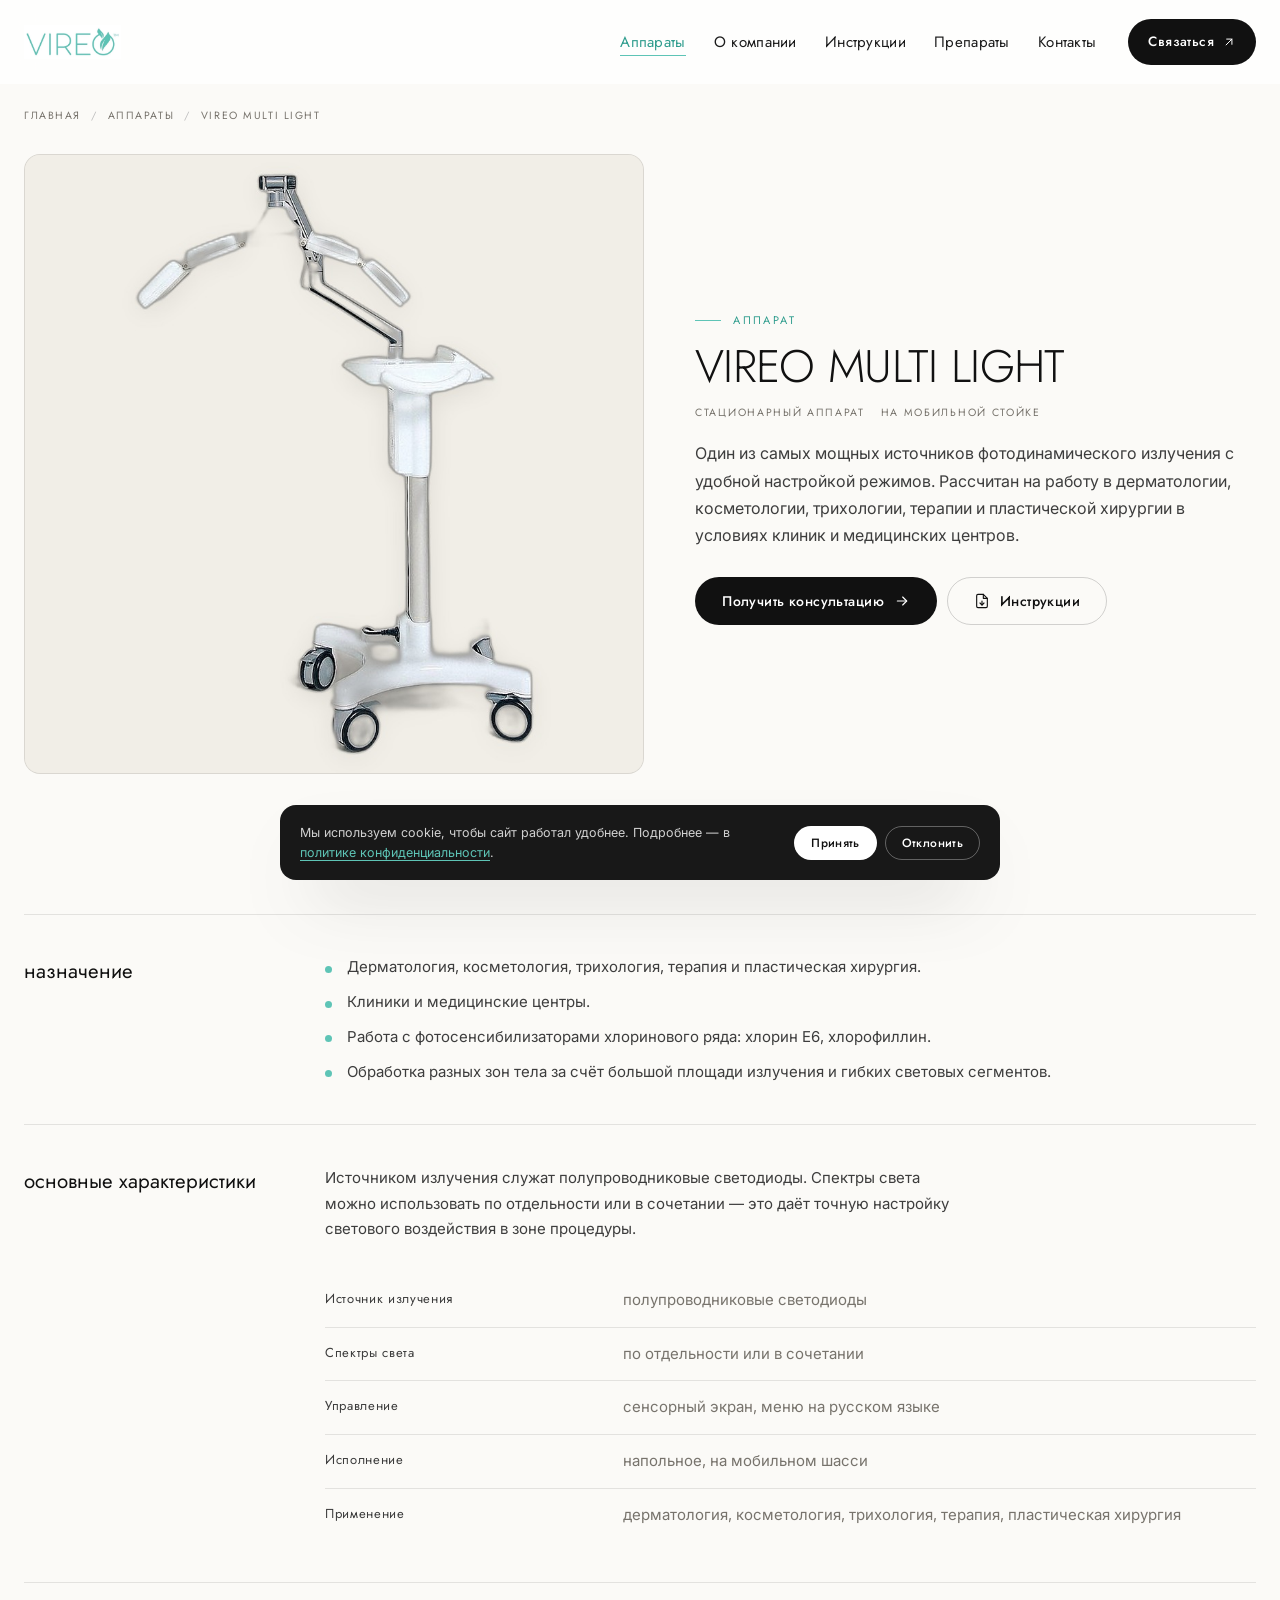
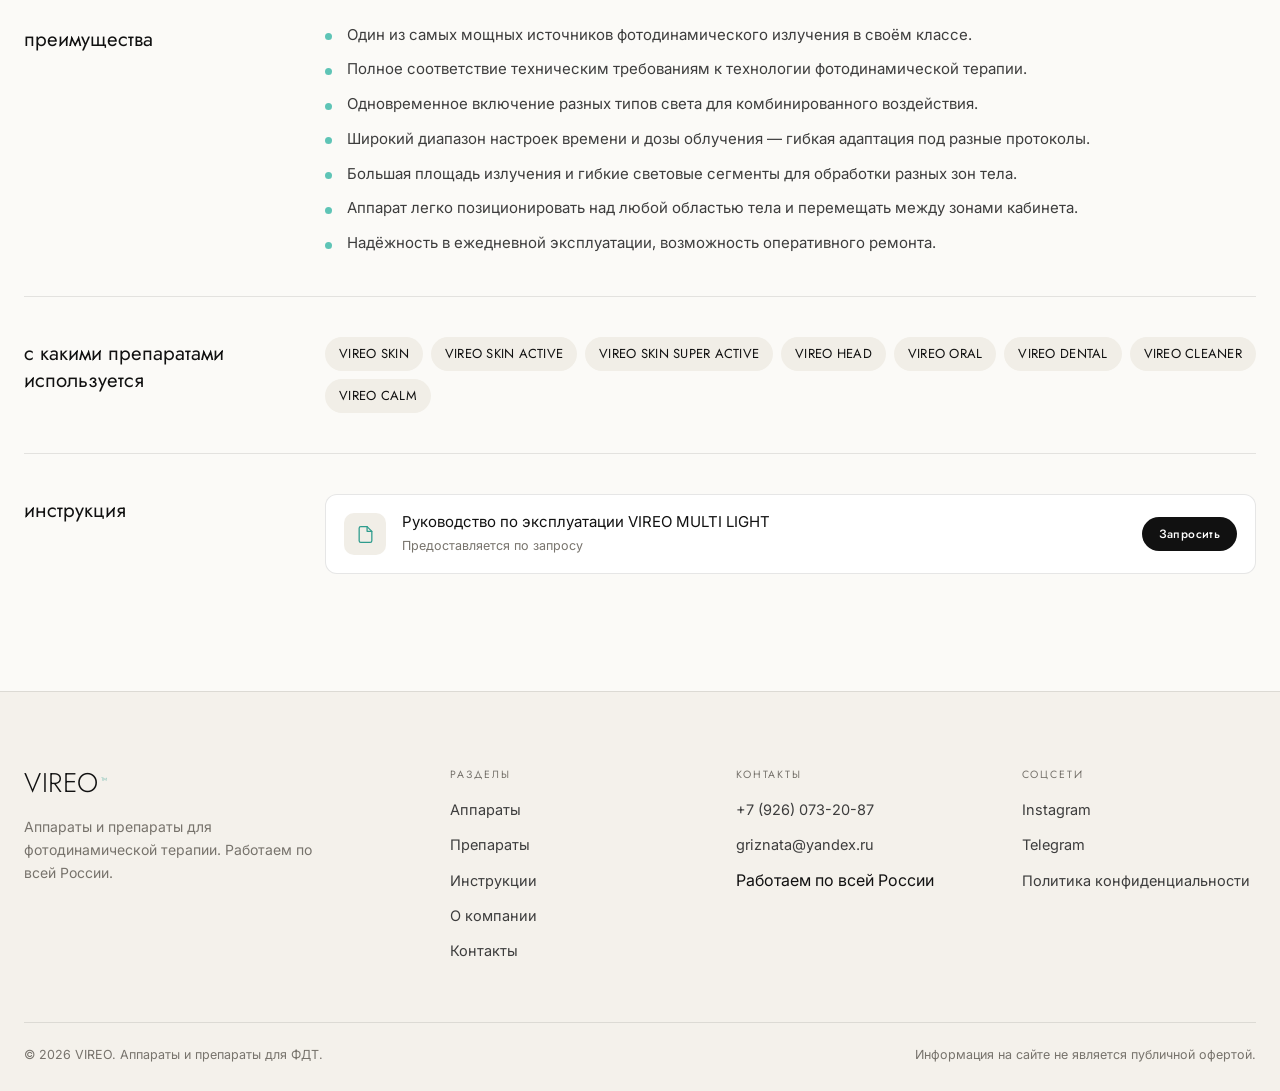
==== apparat.html @ fe57132a "Version static assets to bypass browser cache" ====
<!DOCTYPE html>
<html lang="ru">
<head>
  <meta charset="UTF-8">
  <meta name="viewport" content="width=device-width, initial-scale=1">
  <title>VIREO MULTI LIGHT — аппарат для ФДТ</title>
  <meta name="description" content="Флагман линейки VIREO MULTI LIGHT: стационарный аппарат фотодинамической терапии на мобильной стойке, принцип работы, преимущества и применение.">
  <link rel="preconnect" href="https://fonts.googleapis.com">
  <link rel="preconnect" href="https://fonts.gstatic.com" crossorigin>
  <link href="https://fonts.googleapis.com/css2?family=Inter:wght@300;400;500&family=Jost:wght@200;300;400;500&display=swap" rel="stylesheet">
  <link rel="stylesheet" href="css/style.css?v=20261031b">
  <noscript><style>.reveal{opacity:1;transform:none}</style></noscript>
  <link rel="icon" href="img/logo.jpg">
</head>
<body>

  <div class="cookie" id="cookieBanner" role="dialog" aria-label="Использование cookie">
    <p>Мы используем cookie, чтобы сайт работал удобнее. Подробнее — в <a href="politika.html">политике конфиденциальности</a>.</p>
    <div class="cookie-actions">
      <button class="btn btn--sm btn--light" data-cookie="accept">Принять</button>
      <button class="btn btn--sm btn--outline-light" data-cookie="decline">Отклонить</button>
    </div>
  </div>

  <header class="site-header" id="siteHeader">
    <div class="container header-inner">
      <a class="brand" href="index.html" aria-label="VIREO — на главную"><img src="img/logo.jpg?v=20261031b" alt="VIREO"></a>
      <nav class="main-nav" id="mainNav" aria-label="Основное меню">
        <a href="apparaty.html" class="is-active">Аппараты</a>
        <a href="o-kompanii.html">О компании</a>
        <a href="instruktsii.html">Инструкции</a>
        <a href="preparaty.html">Препараты</a>
        <a href="kontakty.html">Контакты</a>
      </nav>
      <a class="header-cta" href="kontakty.html">Связаться <svg viewBox="0 0 24 24" fill="none" stroke="currentColor" stroke-width="1.7" stroke-linecap="round" stroke-linejoin="round"><path d="M7 17 17 7"/><path d="M8 7h9v9"/></svg></a>
      <button class="nav-toggle" id="navToggle" aria-label="Открыть меню" aria-expanded="false" aria-controls="mainNav"><span></span><span></span></button>
    </div>
  </header>

  <main>
    <nav class="breadcrumbs" aria-label="Хлебные крошки">
      <div class="container">
        <ol>
          <li><a href="index.html">Главная</a></li>
          <li><a href="apparaty.html">Аппараты</a></li>
          <li aria-current="page">VIREO MULTI LIGHT</li>
        </ol>
      </div>
    </nav>

    <section class="detail-hero">
      <div class="container detail-layout">
        <div class="reveal">
          <div class="gallery-main">
            <img id="galleryMain" src="img/multi-light.jpg?v=20261031b" alt="Аппарат VIREO MULTI LIGHT на мобильной стойке" style="transition:opacity .2s ease">
          </div>
        </div>

        <div class="detail-summary reveal">
          <p class="eyebrow">Аппарат</p>
          <h1 style="margin-top:14px">VIREO MULTI LIGHT</h1>
          <div class="detail-meta">
            <span>Стационарный аппарат</span>
            <span>На мобильной стойке</span>
          </div>
          <p class="detail-lead">
            Один из самых мощных источников фотодинамического излучения с удобной настройкой
            режимов. Рассчитан на работу в дерматологии, косметологии, трихологии, терапии
            и пластической хирургии в условиях клиник и медицинских центров.
          </p>
          <div class="detail-actions">
            <a class="btn btn--dark" href="kontakty.html">Получить консультацию
              <svg viewBox="0 0 24 24" fill="none" stroke="currentColor" stroke-width="1.7" stroke-linecap="round" stroke-linejoin="round"><path d="M5 12h14"/><path d="m13 6 6 6-6 6"/></svg>
            </a>
            <a class="btn btn--ghost" href="instruktsii.html">
              <svg viewBox="0 0 24 24" fill="none" stroke="currentColor" stroke-width="1.7" stroke-linecap="round" stroke-linejoin="round"><path d="M14 2H6a2 2 0 0 0-2 2v16a2 2 0 0 0 2 2h12a2 2 0 0 0 2-2V8Z"/><path d="M14 2v6h6"/><path d="M12 18v-6"/><path d="m9 15 3 3 3-3"/></svg>
              Инструкции
            </a>
          </div>
        </div>
      </div>
    </section>

    <section class="section section--tight">
      <div class="container detail-body">
        <div class="detail-section reveal">
          <h2>назначение</h2>
          <ul class="bullets">
            <li>Дерматология, косметология, трихология, терапия и пластическая хирургия.</li>
            <li>Клиники и медицинские центры.</li>
            <li>Работа с фотосенсибилизаторами хлоринового ряда: хлорин E6, хлорофиллин.</li>
            <li>Обработка разных зон тела за счёт большой площади излучения и гибких световых сегментов.</li>
          </ul>
        </div>

        <div class="detail-section reveal">
          <h2>основные характеристики</h2>
          <p style="color:var(--ink-2);font-size:15px;line-height:1.7;max-width:640px;margin-bottom:18px">
            Источником излучения служат полупроводниковые светодиоды. Спектры света можно
            использовать по отдельности или в сочетании — это даёт точную настройку светового
            воздействия в зоне процедуры.
          </p>
          <table class="spec-table">
            <tr><th>Источник излучения</th><td>полупроводниковые светодиоды</td></tr>
            <tr><th>Спектры света</th><td>по отдельности или в сочетании</td></tr>
            <tr><th>Управление</th><td>сенсорный экран, меню на русском языке</td></tr>
            <tr><th>Исполнение</th><td>напольное, на мобильном шасси</td></tr>
            <tr><th>Применение</th><td>дерматология, косметология, трихология, терапия, пластическая хирургия</td></tr>
          </table>
        </div>

        <div class="detail-section reveal">
          <h2>преимущества</h2>
          <ul class="bullets">
            <li>Один из самых мощных источников фотодинамического излучения в своём классе.</li>
            <li>Полное соответствие техническим требованиям к технологии фотодинамической терапии.</li>
            <li>Одновременное включение разных типов света для комбинированного воздействия.</li>
            <li>Широкий диапазон настроек времени и дозы облучения — гибкая адаптация под разные протоколы.</li>
            <li>Большая площадь излучения и гибкие световые сегменты для обработки разных зон тела.</li>
            <li>Аппарат легко позиционировать над любой областью тела и перемещать между зонами кабинета.</li>
            <li>Надёжность в ежедневной эксплуатации, возможность оперативного ремонта.</li>
          </ul>
        </div>

        <div class="detail-section reveal">
          <h2>с какими препаратами используется</h2>
          <div class="chips">
            <a class="chip-link" href="preparaty.html">VIREO SKIN</a>
            <a class="chip-link" href="preparaty.html">VIREO SKIN ACTIVE</a>
            <a class="chip-link" href="preparaty.html">VIREO SKIN SUPER ACTIVE</a>
            <a class="chip-link" href="preparaty.html">VIREO HEAD</a>
            <a class="chip-link" href="preparaty.html">VIREO ORAL</a>
            <a class="chip-link" href="preparaty.html">VIREO DENTAL</a>
            <a class="chip-link" href="preparaty.html">VIREO CLEANER</a>
            <a class="chip-link" href="preparaty.html">VIREO CALM</a>
          </div>
        </div>

        <div class="detail-section reveal">
          <h2>инструкция</h2>
          <div class="doc-card">
            <span class="doc-icon"><svg viewBox="0 0 24 24" fill="none" stroke="currentColor" stroke-width="1.6" stroke-linecap="round" stroke-linejoin="round"><path d="M14 2H6a2 2 0 0 0-2 2v16a2 2 0 0 0 2 2h12a2 2 0 0 0 2-2V8Z"/><path d="M14 2v6h6"/></svg></span>
            <div class="doc-info">
              <div class="doc-name">Руководство по эксплуатации VIREO MULTI LIGHT</div>
              <div class="doc-meta">Предоставляется по запросу</div>
            </div>
            <a class="btn btn--sm btn--dark" href="kontakty.html">Запросить</a>
          </div>
        </div>
      </div>
    </section>
  </main>

  <footer class="site-footer">
    <div class="container footer-top">
      <div class="footer-brand">
        <a class="footer-wordmark" href="index.html">VIREO<sup>™</sup></a>
        <p>Аппараты и препараты для фотодинамической терапии. Работаем по всей России.</p>
      </div>
      <div class="footer-col">
        <h4>Разделы</h4>
        <ul>
          <li><a href="apparaty.html">Аппараты</a></li>
          <li><a href="preparaty.html">Препараты</a></li>
          <li><a href="instruktsii.html">Инструкции</a></li>
          <li><a href="o-kompanii.html">О компании</a></li>
          <li><a href="kontakty.html">Контакты</a></li>
        </ul>
      </div>
      <div class="footer-col">
        <h4>Контакты</h4>
        <ul>
          <li><a href="tel:+79260732087">+7 (926) 073-20-87</a></li>
          <li><a href="mailto:griznata@yandex.ru">griznata@yandex.ru</a></li>
          <li>Работаем по всей России</li>
        </ul>
      </div>
      <div class="footer-col">
        <h4>Соцсети</h4>
        <ul>
          <li><a href="https://www.instagram.com/fdt_vireo" target="_blank" rel="noopener noreferrer">Instagram</a></li>
          <li><a href="https://t.me/+DcnB9CETJRs0MjUy" target="_blank" rel="noopener noreferrer">Telegram</a></li>
          <li><a href="politika.html">Политика конфиденциальности</a></li>
        </ul>
      </div>
    </div>
    <div class="container footer-bottom">
      <span>© 2026 VIREO. Аппараты и препараты для ФДТ.</span>
      <span>Информация на сайте не является публичной офертой.</span>
    </div>
  </footer>

  <script src="js/main.js"></script>
</body>
</html>
---- css/style.css ----
/* ==========================================================================
   VIREO — redesign 2026
   Clinical editorial / premium medical minimalism
   ========================================================================== */

:root{
  --accent:#5EC4B6;
  --accent-deep:#2E9C8D;
  --accent-soft:rgba(94,196,182,.14);
  --ink:#111111;
  --ink-2:#3D3D3D;
  --muted:#77736C;
  --line:rgba(17,17,17,.10);
  --line-strong:rgba(17,17,17,.18);
  --bg:#FBFAF7;
  --bg-2:#F1EEE7;
  --card:#FFFFFF;
  --radius:16px;
  --radius-sm:10px;
  --container:1240px;
  --ease:cubic-bezier(.22,.68,.18,1);
  --header-h:84px;
}

*,*::before,*::after{box-sizing:border-box}

html{
  -webkit-text-size-adjust:100%;
  scroll-behavior:smooth;
}

body{
  margin:0;
  background:var(--bg);
  color:var(--ink);
  font-family:'Inter',-apple-system,BlinkMacSystemFont,'Segoe UI',Roboto,Arial,sans-serif;
  font-weight:400;
  font-size:16px;
  line-height:1.65;
  -webkit-font-smoothing:antialiased;
  -moz-osx-font-smoothing:grayscale;
  overflow-x:hidden;
}

body.nav-open{overflow:hidden}

img{display:block;max-width:100%;height:auto}
a{color:inherit;text-decoration:none;transition:color .3s var(--ease)}
button{font:inherit;color:inherit;background:none;border:0;cursor:pointer;transition:all .3s var(--ease)}
ul,ol{margin:0;padding:0;list-style:none}
p{margin:0}
figure{margin:0}
h1,h2,h3,h4{
  font-family:'Jost',-apple-system,BlinkMacSystemFont,'Segoe UI',sans-serif;
  font-weight:300;
  line-height:1.06;
  letter-spacing:-.015em;
  margin:0;
}
::selection{background:var(--accent);color:#06231f}
:focus-visible{outline:2px solid var(--accent);outline-offset:3px;border-radius:4px}

.container{
  width:min(100% - 48px,var(--container));
  margin-inline:auto;
}
@media (max-width:640px){
  .container{width:min(100% - 32px,var(--container))}
}

/* ---------- Typography helpers ---------- */
.eyebrow{
  display:inline-flex;
  align-items:center;
  gap:12px;
  font-family:'Jost',sans-serif;
  font-weight:400;
  font-size:11px;
  line-height:1;
  letter-spacing:.22em;
  text-transform:uppercase;
  color:var(--accent-deep);
}
.eyebrow::before{
  content:"";
  width:26px;
  height:1px;
  background:var(--accent);
  flex:none;
}
.eyebrow--center{justify-content:center}
.lead{color:var(--muted);font-size:clamp(15px,1.6vw,18px);line-height:1.7}

/* ---------- Buttons ---------- */
.btn{
  display:inline-flex;
  align-items:center;
  justify-content:center;
  gap:10px;
  padding:15px 26px;
  border-radius:999px;
  border:1px solid transparent;
  font-family:'Jost',sans-serif;
  font-weight:500;
  font-size:14px;
  line-height:1;
  letter-spacing:.03em;
  white-space:nowrap;
  transition:background .35s var(--ease),color .35s var(--ease),border-color .35s var(--ease),transform .35s var(--ease);
}
.btn svg{width:16px;height:16px;flex:none}
.btn:hover{transform:translateY(-1px)}
.btn--dark{background:var(--ink);color:#fff}
.btn--dark:hover{background:var(--accent);color:#06231f}
.btn--accent{background:var(--accent);color:#06231f}
.btn--accent:hover{background:#4db4a6;color:#06231f}
.btn--ghost{border-color:var(--line-strong);color:var(--ink)}
.btn--ghost:hover{background:var(--ink);border-color:var(--ink);color:#fff}
.btn--light{background:#fff;color:var(--ink)}
.btn--light:hover{background:var(--accent);color:#06231f}
.btn--outline-light{border-color:rgba(255,255,255,.32);color:#fff}
.btn--outline-light:hover{background:#fff;color:var(--ink);border-color:#fff}
.btn--sm{padding:10px 16px;font-size:12px}

/* ---------- Header ---------- */
.site-header{
  position:fixed;
  inset:0 0 auto 0;
  z-index:100;
  border-bottom:1px solid transparent;
  transition:border-color .35s var(--ease),box-shadow .35s var(--ease);
}
.site-header::before{
  content:"";
  position:absolute;
  inset:0;
  background:rgba(255,255,255,.72);
  -webkit-backdrop-filter:blur(16px);
  backdrop-filter:blur(16px);
  pointer-events:none;
  transition:background .35s var(--ease);
}
.site-header.is-scrolled{
  border-bottom-color:var(--line);
  box-shadow:0 14px 40px -34px rgba(0,0,0,.55);
}
.site-header.is-scrolled::before{background:rgba(255,255,255,.94)}
.header-inner{
  position:relative;
  z-index:2;
  display:flex;
  align-items:center;
  gap:32px;
  height:var(--header-h);
}
.brand{position:relative;z-index:3;display:inline-flex;align-items:center;flex:none}
.brand img{height:34px;width:auto}
.main-nav{
  display:flex;
  align-items:center;
  gap:clamp(18px,2.2vw,32px);
  margin-left:auto;
}
.main-nav a{
  position:relative;
  padding:6px 0;
  font-family:'Jost',sans-serif;
  font-weight:400;
  font-size:15px;
  line-height:1;
  letter-spacing:.02em;
  color:#1b1b1b;
}
.main-nav a::after{
  content:"";
  position:absolute;
  left:0;right:0;bottom:0;
  height:1px;
  background:var(--accent);
  transform:scaleX(0);
  transform-origin:left;
  transition:transform .35s var(--ease);
}
.main-nav a:hover::after,
.main-nav a.is-active::after{transform:scaleX(1)}
.main-nav a.is-active{color:var(--accent-deep)}
.header-cta{
  display:inline-flex;
  align-items:center;
  gap:8px;
  padding:12px 20px;
  border-radius:999px;
  background:var(--ink);
  color:#fff;
  font-family:'Jost',sans-serif;
  font-weight:500;
  font-size:13.5px;
  letter-spacing:.03em;
  white-space:nowrap;
  transition:background .3s var(--ease),color .3s var(--ease);
}
.header-cta:hover{background:var(--accent);color:#06231f}
.header-cta svg{width:14px;height:14px}

.nav-toggle{
  display:none;
  position:relative;
  z-index:3;
  width:44px;
  height:44px;
  position:relative;
  border-radius:50%;
}
.nav-toggle span{
  position:absolute;
  left:11px;right:11px;
  height:1.5px;
  background:var(--ink);
  transition:transform .35s var(--ease),top .35s var(--ease),bottom .35s var(--ease),opacity .2s;
}
.nav-toggle span:nth-child(1){top:17px}
.nav-toggle span:nth-child(2){bottom:17px}
.nav-toggle[aria-expanded="true"] span:nth-child(1){top:21px;transform:rotate(45deg)}
.nav-toggle[aria-expanded="true"] span:nth-child(2){bottom:21px;transform:rotate(-45deg)}

/* ---------- Hero ---------- */
.hero{
  position:relative;
  background:#fff;
  padding:calc(var(--header-h) + clamp(44px,7vw,92px)) 0 clamp(48px,7vw,84px);
  overflow:hidden;
}
.hero::before{
  content:"";
  position:absolute;
  top:-20%;
  right:-12%;
  width:min(62vw,760px);
  aspect-ratio:1;
  border-radius:50%;
  background:radial-gradient(circle at 50% 50%,rgba(94,196,182,.16),rgba(94,196,182,0) 62%);
  pointer-events:none;
}
.hero-inner{position:relative;text-align:center}
.hero .eyebrow{margin:0 auto}
.hero-logo{
  display:flex;
  justify-content:center;
  margin:clamp(26px,4.2vw,50px) auto 0;
}
.hero-logo img{height:clamp(60px,10.5vw,124px);width:auto}
.hero-lead{
  max-width:540px;
  margin:clamp(18px,2.6vw,28px) auto 0;
  color:var(--muted);
  font-size:clamp(15px,1.6vw,18px);
  line-height:1.7;
}
.hero-tiles{
  display:grid;
  grid-template-columns:repeat(4,1fr);
  gap:14px;
  margin-top:clamp(32px,4.6vw,56px);
  text-align:left;
}
.tile{
  position:relative;
  display:flex;
  flex-direction:column;
  border-radius:18px;
  border:1px solid var(--line);
  background:#fff;
  overflow:hidden;
  transition:border-color .45s var(--ease),transform .45s var(--ease),box-shadow .45s var(--ease);
}
.tile:hover{
  border-color:rgba(94,196,182,.55);
  transform:translateY(-4px);
  box-shadow:0 26px 50px -40px rgba(17,17,17,.5);
}
.tile-media{
  display:block;
  aspect-ratio:4/3;
  background:var(--bg-2);
  overflow:hidden;
}
.tile-media img{
  width:100%;height:100%;
  object-fit:contain;
  padding:0;
  transition:transform .8s var(--ease);
}
.tile-media--cover img{object-fit:cover;object-position:center top;padding:0}
.tile:hover .tile-media img{transform:scale(1.035)}
.tile-body{
  position:relative;
  z-index:1;
  display:flex;
  flex-direction:column;
  gap:5px;
  padding:14px 18px 18px;
}
.tile-index{
  font-family:'Jost',sans-serif;
  font-weight:400;
  font-size:10px;
  letter-spacing:.16em;
  color:var(--accent-deep);
  margin-bottom:3px;
}
.tile-title{
  font-family:'Jost',sans-serif;
  font-weight:300;
  font-size:clamp(19px,1.7vw,22px);
  line-height:1.1;
  letter-spacing:-.01em;
  text-transform:lowercase;
}
.tile-desc{
  max-width:230px;
  font-family:'Inter',sans-serif;
  font-size:12.5px;
  line-height:1.5;
  color:var(--muted);
}
.tile-arrow{
  position:absolute;
  top:12px;right:12px;
  z-index:2;
  display:grid;
  place-items:center;
  width:32px;height:32px;
  border-radius:50%;
  background:rgba(255,255,255,.92);
  -webkit-backdrop-filter:blur(6px);
  backdrop-filter:blur(6px);
  box-shadow:0 6px 16px -10px rgba(17,17,17,.5);
  font-size:15px;
  line-height:1;
  color:var(--ink);
  transition:transform .45s var(--ease),color .45s var(--ease);
}
.tile:hover .tile-arrow{transform:translate(1px,-1px);color:var(--accent-deep)}
.tile--dark{
  background:var(--ink);
  border-color:var(--ink);
  color:#fff;
  justify-content:flex-end;
}
.tile--dark::before{
  content:"";
  position:absolute;
  top:-50px;right:-40px;
  width:180px;height:180px;
  border-radius:50%;
  border:1px solid rgba(94,196,182,.28);
  pointer-events:none;
}
.tile--dark::after{
  content:"";
  position:absolute;
  right:-50px;bottom:-70px;
  width:190px;height:190px;
  border-radius:50%;
  background:radial-gradient(circle at 32% 32%,rgba(94,196,182,.28),rgba(94,196,182,0) 66%);
  pointer-events:none;
}
.tile--dark .tile-body{padding-top:22px}
.tile--dark .tile-index{color:rgba(255,255,255,.45)}
.tile--dark .tile-title{color:#fff}
.tile--dark .tile-desc{color:rgba(255,255,255,.65)}
.tile--dark .tile-arrow{
  background:rgba(255,255,255,.12);
  color:var(--accent);
  box-shadow:none;
}
.tile-icon{
  position:absolute;
  top:18px;left:18px;
  width:26px;height:26px;
  color:rgba(255,255,255,.6);
}
.tile-icon svg{width:100%;height:100%}
.hero-facts{
  display:flex;
  flex-wrap:wrap;
  justify-content:center;
  gap:14px 26px;
  margin-top:clamp(26px,3.4vw,40px);
  font-family:'Jost',sans-serif;
  font-weight:400;
  font-size:11px;
  letter-spacing:.16em;
  text-transform:uppercase;
  color:var(--muted);
}
.hero-facts span{display:inline-flex;align-items:center;gap:26px}
.hero-facts span + span::before{
  content:"";
  width:4px;height:4px;
  border-radius:50%;
  background:var(--accent);
}

/* ---------- Sections ---------- */
.section{padding:clamp(64px,8vw,118px) 0}
.section--tight{padding:clamp(48px,6vw,82px) 0}
.section--paper{background:var(--bg-2)}
.section--white{background:#fff}
.section-head{
  display:flex;
  align-items:flex-end;
  justify-content:space-between;
  gap:32px;
  margin-bottom:clamp(32px,4vw,52px);
}
.section-head h2{
  margin-top:14px;
  font-size:clamp(1.95rem,4.4vw,3.4rem);
}
.section-head .lead{max-width:440px;margin-top:12px}
.text-link{
  display:inline-flex;
  align-items:center;
  gap:10px;
  padding-bottom:6px;
  border-bottom:1px solid var(--line);
  font-family:'Jost',sans-serif;
  font-weight:400;
  font-size:14px;
  letter-spacing:.03em;
  white-space:nowrap;
  transition:color .3s var(--ease),border-color .3s var(--ease);
}
.text-link span{transition:transform .3s var(--ease)}
.text-link:hover{color:var(--accent-deep);border-color:var(--accent)}
.text-link:hover span{transform:translateX(4px)}

.split{
  display:grid;
  grid-template-columns:1fr 1fr;
  gap:clamp(32px,5vw,76px);
  align-items:center;
}
.split > *{min-width:0}
.split--media-right .split-media{order:2}

.numbered{margin-top:34px}
.numbered li{
  display:grid;
  grid-template-columns:54px 1fr;
  gap:20px;
  padding:22px 0;
  border-top:1px solid var(--line);
}
.numbered li:last-child{border-bottom:1px solid var(--line)}
.numbered .num{
  padding-top:3px;
  font-family:'Jost',sans-serif;
  font-weight:300;
  font-size:14px;
  letter-spacing:.1em;
  color:var(--accent-deep);
}
.numbered h3{
  margin-bottom:6px;
  font-size:19px;
  font-weight:400;
  letter-spacing:-.005em;
  text-transform:lowercase;
}
.numbered p{color:var(--muted);font-size:15px;line-height:1.6}

.media{
  position:relative;
  border-radius:var(--radius);
  overflow:hidden;
  background:var(--bg-2);
  border:1px solid var(--line);
}
.media img{
  width:100%;
  height:100%;
  aspect-ratio:4/3.2;
  object-fit:cover;
}
.media figcaption{
  position:absolute;
  left:16px;bottom:16px;
  padding:9px 14px;
  border-radius:999px;
  background:rgba(255,255,255,.9);
  -webkit-backdrop-filter:blur(8px);
  backdrop-filter:blur(8px);
  font-family:'Jost',sans-serif;
  font-weight:400;
  font-size:10px;
  letter-spacing:.16em;
  text-transform:uppercase;
  color:var(--ink);
}

/* ---------- Product cards ---------- */
.cards-grid{
  display:grid;
  grid-template-columns:repeat(3,1fr);
  gap:clamp(16px,2vw,28px);
}
.product-card{
  display:flex;
  flex-direction:column;
  background:#fff;
  border:1px solid var(--line);
  border-radius:var(--radius);
  overflow:hidden;
  transition:transform .45s var(--ease),border-color .45s var(--ease),box-shadow .45s var(--ease);
}
.product-card:hover{
  transform:translateY(-5px);
  border-color:rgba(94,196,182,.55);
  box-shadow:0 28px 54px -38px rgba(17,17,17,.5);
}
.product-media{
  position:relative;
  display:block;
  aspect-ratio:1;
  background:var(--bg-2);
  overflow:hidden;
}
.product-media img{
  width:100%;height:100%;
  object-fit:cover;
  padding:0;
  transition:transform .8s var(--ease);
}
.product-card:hover .product-media img{transform:scale(1.045)}
.product-tag{
  position:absolute;
  left:14px;top:14px;
  padding:6px 10px;
  border-radius:999px;
  background:rgba(255,255,255,.92);
  -webkit-backdrop-filter:blur(6px);
  backdrop-filter:blur(6px);
  font-family:'Jost',sans-serif;
  font-weight:400;
  font-size:10px;
  letter-spacing:.15em;
  text-transform:uppercase;
  color:var(--ink-2);
}
.product-body{
  display:flex;
  flex-direction:column;
  flex:1;
  gap:10px;
  padding:22px 22px 24px;
}
.product-body h3{
  font-size:clamp(18px,1.7vw,21px);
  font-weight:400;
  letter-spacing:-.01em;
}
.product-body p{flex:1;color:var(--muted);font-size:14.5px;line-height:1.6}
.card-link{
  display:inline-flex;
  align-items:center;
  gap:8px;
  margin-top:6px;
  font-family:'Jost',sans-serif;
  font-weight:400;
  font-size:13.5px;
  letter-spacing:.03em;
  color:var(--ink);
}
.card-link span{transition:transform .3s var(--ease)}
.card-link:hover{color:var(--accent-deep)}
.card-link:hover span{transform:translateX(4px)}

/* ---------- Expert ---------- */
.expert{position:relative;overflow:hidden}
.expert-copy blockquote{
  margin:18px 0 24px;
  font-family:'Jost',sans-serif;
  font-weight:300;
  font-size:clamp(1.5rem,2.7vw,2.35rem);
  line-height:1.22;
  letter-spacing:-.015em;
}
.expert-copy blockquote strong{font-weight:400;color:var(--accent-deep)}
.expert-copy p{max-width:520px;color:var(--ink-2);font-size:15.5px;line-height:1.7}
.expert-meta{display:flex;flex-wrap:wrap;gap:10px;margin-top:26px}
.chip{
  padding:9px 14px;
  border:1px solid var(--line);
  border-radius:999px;
  background:rgba(255,255,255,.62);
  font-family:'Jost',sans-serif;
  font-weight:400;
  font-size:12px;
  line-height:1.25;
  letter-spacing:.05em;
  color:var(--ink-2);
  white-space:nowrap;
}

/* ---------- CTA band ---------- */
.cta-band{
  position:relative;
  display:flex;
  align-items:center;
  justify-content:space-between;
  gap:40px;
  padding:clamp(34px,5vw,72px);
  border-radius:26px;
  background:var(--ink);
  color:#fff;
  overflow:hidden;
}
.cta-band::after{
  content:"";
  position:absolute;
  right:-120px;top:-120px;
  width:min(46vw,440px);
  aspect-ratio:1;
  border-radius:50%;
  background:radial-gradient(circle at 50% 50%,rgba(94,196,182,.28),rgba(94,196,182,0) 64%);
  pointer-events:none;
}
.cta-band > *{position:relative;z-index:1}
.cta-band h2{
  max-width:640px;
  font-size:clamp(1.85rem,3.6vw,3rem);
}
.cta-band p{max-width:520px;margin-top:14px;color:rgba(255,255,255,.68);font-size:15px;line-height:1.7}
.cta-band .btn{flex:none}
@media (max-width:760px){
  .cta-band{flex-direction:column;align-items:flex-start}
}

/* ---------- Region ---------- */
.region{text-align:center;position:relative}
.region-line{width:1px;height:clamp(38px,5vw,58px);background:var(--line-strong);margin:0 auto 28px}
.region h2{
  max-width:840px;
  margin:0 auto;
  font-size:clamp(1.65rem,3.4vw,2.75rem);
  line-height:1.18;
}
.region h2 em{font-style:normal;color:var(--accent-deep)}
.region p{margin-top:14px;color:var(--muted);font-size:14px}

/* ---------- Contact block ---------- */
.contact-grid{
  display:grid;
  grid-template-columns:1.05fr .95fr;
  gap:clamp(32px,5vw,76px);
  align-items:center;
}
.info-list{margin-top:30px}
.info-row{
  display:grid;
  grid-template-columns:40px 1fr;
  gap:16px;
  padding:18px 0;
  border-top:1px solid var(--line);
}
.info-row:last-child{border-bottom:1px solid var(--line)}
.info-icon{
  display:flex;
  align-items:center;
  justify-content:center;
  width:36px;height:36px;
  border:1px solid var(--line);
  border-radius:50%;
  color:var(--accent-deep);
  flex:none;
}
.info-icon svg{width:17px;height:17px}
.info-row dt{
  margin-bottom:5px;
  font-family:'Jost',sans-serif;
  font-weight:400;
  font-size:10.5px;
  line-height:1;
  letter-spacing:.17em;
  text-transform:uppercase;
  color:var(--muted);
}
.info-row dd{margin:0;font-size:15.5px;line-height:1.55}
.info-row dd a:hover{color:var(--accent-deep)}
.contact-big{
  font-family:'Jost',sans-serif;
  font-weight:300;
  font-size:clamp(1.8rem,3vw,2.5rem);
  line-height:1.1;
}
.contact-region{
  display:flex;
  align-items:flex-start;
  gap:12px;
  max-width:450px;
  margin-top:24px;
  color:var(--ink-2);
  font-size:14.5px;
  line-height:1.6;
}
.contact-region svg{width:18px;height:18px;flex:none;margin-top:2px;color:var(--accent-deep)}

.contact-cta{
  position:relative;
  display:flex;
  flex-direction:column;
  padding:clamp(26px,3.4vw,44px);
  border-radius:20px;
  background:
    radial-gradient(110% 80% at 100% 0%, rgba(94,196,182,.22), rgba(94,196,182,0) 58%),
    #101413;
  color:#fff;
  overflow:hidden;
}
.contact-cta::after{
  content:"";
  position:absolute;
  right:-120px;
  bottom:-250px;
  width:320px;
  height:320px;
  border:1px solid rgba(255,255,255,.10);
  border-radius:50%;
  pointer-events:none;
}
.contact-cta .contact-cta__eyebrow{
  margin:0;
  display:inline-flex;
  align-items:center;
  gap:10px;
  font-family:'Jost',sans-serif;
  font-weight:400;
  font-size:10.5px;
  line-height:1;
  letter-spacing:.2em;
  text-transform:uppercase;
  color:var(--accent);
}
.contact-cta__eyebrow::before{
  content:"";
  width:22px;
  height:1px;
  background:var(--accent);
  flex:none;
}
.contact-cta h3{
  margin-top:16px;
  font-size:clamp(1.9rem,3vw,2.6rem);
  font-weight:300;
  letter-spacing:-.01em;
}
.contact-cta > p{
  margin-top:12px;
  max-width:380px;
  color:rgba(255,255,255,.63);
  font-size:14.5px;
  line-height:1.7;
}
.contact-cta__actions{
  position:relative;
  z-index:1;
  display:flex;
  flex-direction:column;
  gap:10px;
  margin-top:26px;
}
.social-btn{
  display:flex;
  align-items:center;
  gap:14px;
  padding:13px 14px;
  border:1px solid rgba(255,255,255,.16);
  border-radius:14px;
  background:rgba(255,255,255,.04);
  transition:transform .35s var(--ease),background .35s var(--ease),border-color .35s var(--ease);
}
.social-btn:hover{transform:translateY(-2px);border-color:rgba(94,196,182,.55);background:rgba(255,255,255,.08)}
.social-btn__icon{
  display:grid;
  place-items:center;
  flex:none;
  width:44px;
  height:44px;
  border-radius:12px;
  background:rgba(255,255,255,.08);
}
.social-btn__icon svg{width:21px;height:21px}
.social-btn__text{min-width:0}
.social-btn__text b{
  display:block;
  font-family:'Jost',sans-serif;
  font-weight:500;
  font-size:15.5px;
  line-height:1.2;
  letter-spacing:.01em;
}
.social-btn__text small{
  display:block;
  margin-top:3px;
  color:rgba(255,255,255,.5);
  font-size:12px;
  line-height:1.3;
}
.social-btn__arrow{
  margin-left:auto;
  font-size:15px;
  line-height:1;
  color:rgba(255,255,255,.55);
  transition:transform .35s var(--ease),color .35s var(--ease);
}
.social-btn:hover .social-btn__arrow{transform:translate(1px,-1px);color:#fff}
.social-btn--tg{background:var(--accent);border-color:transparent;color:#06231f}
.social-btn--tg:hover{background:#6fd0c3;border-color:transparent}
.social-btn--tg .social-btn__icon{background:rgba(6,35,31,.10)}
.social-btn--tg .social-btn__text small{color:rgba(6,35,31,.62)}
.social-btn--tg .social-btn__arrow{color:rgba(6,35,31,.55)}
.social-btn--tg:hover .social-btn__arrow{color:#06231f}
.contact-cta__foot{
  position:relative;
  z-index:1;
  display:flex;
  flex-wrap:wrap;
  gap:6px 18px;
  margin-top:auto;
  padding-top:24px;
  border-top:1px solid rgba(255,255,255,.12);
  font-family:'Jost',sans-serif;
  font-weight:400;
  font-size:10.5px;
  letter-spacing:.14em;
  text-transform:uppercase;
  color:rgba(255,255,255,.5);
}

/* ---------- Breadcrumbs / page head ---------- */
.breadcrumbs{
  padding:calc(var(--header-h) + 24px) 0 0;
  font-family:'Jost',sans-serif;
  font-weight:400;
  font-size:10.5px;
  line-height:1.5;
  letter-spacing:.15em;
  text-transform:uppercase;
  color:var(--muted);
}
.breadcrumbs ol{display:flex;flex-wrap:wrap;gap:0}
.breadcrumbs li{display:inline-flex;align-items:center}
.breadcrumbs li + li::before{content:"/";margin:0 10px;color:#bdbdbd}
.breadcrumbs a:hover{color:var(--accent-deep)}
.page-head{padding:clamp(26px,4vw,44px) 0 clamp(32px,4.5vw,58px)}
.page-head + .section{padding-top:0}
.page-head h1{
  margin-top:16px;
  font-size:clamp(2.15rem,5.4vw,4.15rem);
  line-height:1.02;
}
.page-head .lead{max-width:640px;margin-top:16px}

/* ---------- Catalog controls ---------- */
.catalog-bar{
  display:flex;
  align-items:center;
  justify-content:space-between;
  flex-wrap:wrap;
  gap:18px;
  margin-bottom:28px;
}
.catalog-note{color:var(--muted);font-size:14px;max-width:460px}
.filters{display:flex;flex-wrap:wrap;gap:8px}
.filter{
  padding:9px 16px;
  border:1px solid var(--line);
  border-radius:999px;
  font-family:'Jost',sans-serif;
  font-weight:400;
  font-size:13px;
  letter-spacing:.03em;
  color:var(--ink-2);
  transition:background .3s var(--ease),color .3s var(--ease),border-color .3s var(--ease);
}
.filter:hover{border-color:var(--accent)}
.filter.is-active{background:var(--ink);border-color:var(--ink);color:#fff}

/* ---------- Detail pages ---------- */
.detail-hero{padding:clamp(14px,2.5vw,30px) 0 clamp(40px,5vw,64px)}
.detail-layout{
  display:grid;
  grid-template-columns:1.05fr .95fr;
  gap:clamp(28px,4vw,64px);
  align-items:center;
}
.gallery-main{
  aspect-ratio:1;
  border:1px solid var(--line);
  border-radius:var(--radius);
  background:var(--bg-2);
  overflow:hidden;
}
.gallery-main img{width:100%;height:100%;object-fit:cover;padding:0}
.gallery-thumbs{
  display:grid;
  grid-template-columns:repeat(4,1fr);
  gap:10px;
  margin-top:10px;
}
.gallery-thumb{
  aspect-ratio:1;
  padding:0;
  border:1px solid var(--line);
  border-radius:10px;
  background:var(--bg-2);
  overflow:hidden;
  transition:border-color .3s var(--ease),box-shadow .3s var(--ease);
}
.gallery-thumb img{width:100%;height:100%;object-fit:cover}
.gallery-thumb.is-active{
  border-color:var(--accent);
  box-shadow:0 0 0 2px rgba(94,196,182,.28);
}
.detail-summary h1{
  font-size:clamp(1.9rem,3.6vw,2.85rem);
  line-height:1.05;
}
.detail-meta{
  display:flex;
  flex-wrap:wrap;
  gap:6px 16px;
  margin-top:14px;
  font-family:'Jost',sans-serif;
  font-weight:400;
  font-size:10.5px;
  line-height:1.5;
  letter-spacing:.16em;
  text-transform:uppercase;
  color:var(--muted);
}
.detail-lead{margin-top:20px;color:var(--ink-2);font-size:16px;line-height:1.7}
.detail-actions{display:flex;flex-wrap:wrap;gap:10px;margin-top:28px}
.detail-body{max-width:none}
.detail-section{
  display:grid;
  grid-template-columns:minmax(170px,250px) 1fr;
  column-gap:clamp(24px,4vw,56px);
  row-gap:14px;
  padding:clamp(26px,3.4vw,40px) 0;
  border-top:1px solid var(--line);
}
.detail-section > h2{
  margin:0;
  padding-top:3px;
  font-size:clamp(1.1rem,1.6vw,1.45rem);
  font-weight:400;
  line-height:1.3;
  letter-spacing:0;
  text-transform:lowercase;
}
.detail-section > *:not(h2){grid-column:2;min-width:0}
.spec-table{width:100%;border-collapse:collapse;font-size:15px}
.spec-table tr{border-bottom:1px solid var(--line)}
.spec-table tr:last-child{border-bottom:0}
.spec-table th{
  width:32%;
  padding:14px 16px 14px 0;
  text-align:left;
  vertical-align:top;
  font-family:'Jost',sans-serif;
  font-weight:400;
  font-size:13px;
  letter-spacing:.05em;
  color:var(--ink-2);
}
.spec-table td{padding:14px 0;color:var(--muted)}
.note{
  margin-top:12px;
  font-size:12.5px;
  font-style:italic;
  color:#9a958c;
}
.bullets{display:grid;gap:10px}
.bullets li{position:relative;padding-left:22px;color:var(--ink-2);font-size:15px;line-height:1.65}
.bullets li::before{
  content:"";
  position:absolute;
  left:0;top:.7em;
  width:7px;height:7px;
  border-radius:50%;
  background:var(--accent);
}
.chips{display:flex;flex-wrap:wrap;gap:8px}
.chip-link{
  padding:9px 14px;
  border-radius:999px;
  background:var(--bg-2);
  font-family:'Jost',sans-serif;
  font-weight:400;
  font-size:13px;
  line-height:1.25;
  letter-spacing:.02em;
  transition:background .3s var(--ease),color .3s var(--ease);
}
.chip-link:hover{background:var(--ink);color:#fff}

.doc-card{
  display:flex;
  align-items:center;
  gap:16px;
  padding:16px 18px;
  border:1px solid var(--line);
  border-radius:12px;
  background:#fff;
  transition:border-color .3s var(--ease),transform .3s var(--ease);
}
.doc-card:hover{border-color:rgba(94,196,182,.6);transform:translateY(-2px)}
.doc-icon{
  display:flex;
  align-items:center;
  justify-content:center;
  width:42px;height:42px;
  border-radius:10px;
  background:var(--bg-2);
  color:var(--accent-deep);
  flex:none;
}
.doc-icon svg{width:19px;height:19px}
.doc-info{flex:1;min-width:0}
.doc-name{font-size:15px;line-height:1.4}
.doc-meta{margin-top:4px;font-size:12.5px;color:var(--muted)}

/* ---------- Instructions ---------- */
.segmented{
  display:inline-flex;
  gap:4px;
  padding:4px;
  margin-bottom:24px;
  border-radius:999px;
  background:var(--bg-2);
}
.segmented button{
  padding:11px 20px;
  border-radius:999px;
  font-family:'Jost',sans-serif;
  font-weight:400;
  font-size:14px;
  letter-spacing:.02em;
  color:var(--ink-2);
  transition:background .3s var(--ease),color .3s var(--ease),box-shadow .3s var(--ease);
}
.segmented button.is-active{
  background:#fff;
  color:var(--ink);
  box-shadow:0 3px 12px rgba(0,0,0,.06);
}
.search{position:relative;max-width:430px;margin-bottom:26px}
.search svg{
  position:absolute;
  left:17px;top:50%;
  transform:translateY(-50%);
  width:18px;height:18px;
  color:var(--muted);
  pointer-events:none;
}
.search input{
  width:100%;
  padding:14px 18px 14px 47px;
  border:1px solid var(--line);
  border-radius:999px;
  background:#fff;
  font-family:'Inter',sans-serif;
  font-weight:300;
  font-size:15px;
  color:var(--ink);
  transition:border-color .3s var(--ease),box-shadow .3s var(--ease);
}
.search input::placeholder{color:#9a958c}
.search input:focus{
  outline:none;
  border-color:var(--accent);
  box-shadow:0 0 0 4px rgba(94,196,182,.12);
}
.doc-list{display:grid;gap:10px}
.no-results{
  display:none;
  padding:40px 20px;
  text-align:center;
  color:var(--muted);
  font-size:15px;
}

/* ---------- About ---------- */
.about-hero{max-width:100%}
.about-grid{
  display:grid;
  grid-template-columns:1.15fr .85fr;
  gap:clamp(32px,5vw,72px);
  align-items:start;
  margin-top:clamp(28px,3.6vw,48px);
}
.principles{margin-top:20px}
.principles li{
  display:grid;
  grid-template-columns:44px 1fr;
  gap:18px;
  padding:20px 0;
  border-top:1px solid var(--line);
}
.principles li:last-child{border-bottom:1px solid var(--line)}
.principles .num{
  padding-top:3px;
  font-family:'Jost',sans-serif;
  font-weight:300;
  font-size:13px;
  letter-spacing:.1em;
  color:var(--accent-deep);
}
.principles h3{
  margin-bottom:6px;
  font-size:18px;
  font-weight:400;
  letter-spacing:0;
  text-transform:lowercase;
}
.principles p{color:var(--muted);font-size:14.5px;line-height:1.65}
.expert-card{
  padding:clamp(18px,2.4vw,26px);
  border:1px solid var(--line);
  border-radius:var(--radius);
  background:#fff;
}
.expert-card img{
  width:100%;
  aspect-ratio:1;
  object-fit:cover;
  border-radius:10px;
  background:var(--bg-2);
}
.expert-card h3{
  margin-top:20px;
  font-size:clamp(1.2rem,1.7vw,1.45rem);
  font-weight:400;
  letter-spacing:0;
  text-transform:uppercase;
}
.expert-card p{margin-top:8px;color:var(--muted);font-size:14px;line-height:1.65}
.advantages{
  display:grid;
  grid-template-columns:repeat(3,1fr);
  gap:16px;
  margin-top:clamp(40px,6vw,72px);
}
.advantage{
  padding:28px 24px;
  border:1px solid var(--line);
  border-radius:var(--radius);
  background:#fff;
}
.advantage-icon{
  display:flex;
  align-items:center;
  justify-content:center;
  width:46px;height:46px;
  margin-bottom:20px;
  border:1px solid var(--line);
  border-radius:50%;
  color:var(--accent-deep);
}
.advantage-icon svg{width:20px;height:20px}
.advantage h3{
  margin-bottom:8px;
  font-size:18px;
  font-weight:400;
  letter-spacing:0;
  text-transform:lowercase;
}
.advantage p{color:var(--muted);font-size:14.5px;line-height:1.65}
.cta-row{display:flex;flex-wrap:wrap;gap:12px;margin-top:clamp(36px,5vw,56px)}

/* ---------- Contacts page ---------- */
.contacts-layout{
  display:grid;
  grid-template-columns:1fr 1fr;
  gap:clamp(32px,5vw,72px);
  align-items:center;
}

/* ---------- Policy ---------- */
.prose{
  max-width:840px;
  color:var(--ink-2);
  font-size:15.5px;
  line-height:1.8;
}
.prose h2{
  margin:38px 0 14px;
  font-size:clamp(1.3rem,2.1vw,1.65rem);
  font-weight:400;
  letter-spacing:0;
  text-transform:lowercase;
}
.prose h2:first-child{margin-top:0}
.prose p{margin-bottom:16px}
.prose ul{margin:0 0 18px;padding-left:20px;list-style:disc}
.prose li{margin-bottom:8px}
.prose a{color:var(--accent-deep);text-decoration:underline;text-underline-offset:3px}
.prose strong{font-weight:500;color:var(--ink)}

/* ---------- Footer ---------- */
.site-footer{
  padding:clamp(48px,6vw,78px) 0 26px;
  background:#F4F1EB;
  border-top:1px solid var(--line);
}
.footer-top{
  display:grid;
  grid-template-columns:1.6fr 1fr 1fr 1fr;
  gap:clamp(28px,4vw,56px);
}
.footer-wordmark{
  display:inline-flex;
  align-items:baseline;
  gap:2px;
  font-family:'Jost',sans-serif;
  font-weight:300;
  font-size:27px;
  line-height:1;
  letter-spacing:.02em;
}
.footer-wordmark sup{
  font-size:9px;
  letter-spacing:.08em;
  color:var(--accent-deep);
  transform:translateY(-.9em);
}
.footer-brand p{max-width:300px;margin-top:16px;color:var(--muted);font-size:14px;line-height:1.65}
.footer-col h4{
  margin-bottom:16px;
  font-family:'Jost',sans-serif;
  font-weight:400;
  font-size:10.5px;
  letter-spacing:.18em;
  text-transform:uppercase;
  color:var(--muted);
}
.footer-col li + li{margin-top:9px}
.footer-col a{font-size:14.5px;color:var(--ink-2)}
.footer-col a:hover{color:var(--accent-deep)}
.footer-bottom{
  display:flex;
  flex-wrap:wrap;
  justify-content:space-between;
  gap:12px 24px;
  margin-top:clamp(36px,5vw,58px);
  padding-top:22px;
  border-top:1px solid var(--line);
  font-size:12.5px;
  color:var(--muted);
}
.footer-bottom a{text-decoration:underline;text-underline-offset:3px}
.footer-bottom a:hover{color:var(--accent-deep)}

/* ---------- Cookie ---------- */
.cookie{
  position:fixed;
  left:50%;
  bottom:20px;
  z-index:200;
  display:flex;
  align-items:center;
  gap:18px;
  width:min(calc(100% - 32px),720px);
  padding:18px 20px;
  border-radius:16px;
  background:rgba(17,17,17,.97);
  color:#fff;
  box-shadow:0 34px 70px -34px rgba(0,0,0,.7);
  opacity:0;
  visibility:hidden;
  transform:translate(-50%,18px);
  transition:opacity .5s var(--ease),transform .5s var(--ease),visibility .5s;
}
.cookie.is-visible{opacity:1;visibility:visible;transform:translate(-50%,0)}
.cookie p{flex:1;font-size:12.5px;line-height:1.55;color:rgba(255,255,255,.8)}
.cookie a{color:var(--accent);text-decoration:underline;text-underline-offset:3px}
.cookie-actions{display:flex;gap:8px;flex:none}
@media (max-width:640px){
  .cookie{flex-direction:column;align-items:stretch;gap:12px}
  .cookie-actions{justify-content:flex-end}
}

/* ---------- Toast / to-top ---------- */
.toast{
  position:fixed;
  left:50%;
  top:calc(var(--header-h) + 16px);
  z-index:300;
  padding:13px 22px;
  border-radius:999px;
  background:var(--ink);
  color:#fff;
  font-size:13px;
  opacity:0;
  visibility:hidden;
  transform:translate(-50%,-10px);
  transition:opacity .35s var(--ease),transform .35s var(--ease),visibility .35s;
  pointer-events:none;
}
.toast.is-visible{opacity:1;visibility:visible;transform:translate(-50%,0)}
.to-top{
  position:fixed;
  right:20px;
  bottom:20px;
  z-index:90;
  display:flex;
  align-items:center;
  justify-content:center;
  width:48px;height:48px;
  border-radius:50%;
  background:var(--ink);
  color:#fff;
  opacity:0;
  visibility:hidden;
  transform:translateY(10px);
  transition:opacity .4s var(--ease),transform .4s var(--ease),visibility .4s,background .3s;
}
.to-top:hover{background:var(--accent);color:#06231f}
.to-top.is-visible{opacity:1;visibility:visible;transform:none}
.to-top svg{width:18px;height:18px}

/* ---------- Reveal ---------- */
.reveal{
  opacity:0;
  transform:translateY(18px);
  transition:opacity .75s var(--ease),transform .75s var(--ease);
}
.reveal.is-in{opacity:1;transform:none}
@media (prefers-reduced-motion:reduce){
  .reveal{opacity:1;transform:none;transition:none}
  html{scroll-behavior:auto}
}

/* ---------- Decorative leaf ---------- */
.decor-leaf{
  position:absolute;
  pointer-events:none;
  user-select:none;
  opacity:.55;
}

/* ---------- Responsive ---------- */
@media (max-width:1024px){
  .cards-grid{grid-template-columns:repeat(2,1fr)}
  .split,
  .contact-grid,
  .detail-layout,
  .about-grid,
  .contacts-layout{grid-template-columns:1fr}
  .split--media-right .split-media{order:0}
  .footer-top{grid-template-columns:1fr 1fr}
  .advantages{grid-template-columns:1fr 1fr}
  .hero-tiles{grid-template-columns:repeat(2,1fr)}
  .detail-summary{max-width:720px}
  .expert-card{
    display:grid;
    grid-template-columns:220px 1fr;
    column-gap:26px;
    align-items:start;
    max-width:820px;
    margin:0 auto;
  }
  .expert-card img{grid-row:1 / span 4;height:auto;aspect-ratio:1;margin:0}
  .expert-card h3{margin-top:0}
}

@media (min-width:901px) and (max-width:1024px){
  .expert .split{grid-template-columns:1fr 1fr}
}

@media (max-width:900px){
  :root{--header-h:70px}
  .detail-section{grid-template-columns:1fr;row-gap:10px}
  .detail-section > *:not(h2){grid-column:1}
  .main-nav{
    position:fixed;
    inset:0;
    z-index:1;
    display:flex;
    flex-direction:column;
    align-items:flex-start;
    justify-content:center;
    gap:4px;
    margin:0;
    padding:calc(var(--header-h) + 24px) 32px 40px;
    background:#fff;
    transform:translateY(-100%);
    opacity:0;
    visibility:hidden;
    transition:transform .5s var(--ease),opacity .4s var(--ease),visibility .5s;
  }
  .main-nav.is-open{transform:none;opacity:1;visibility:visible}
  .main-nav a{
    padding:10px 0;
    font-size:clamp(28px,7vw,40px);
    font-weight:300;
    letter-spacing:-.02em;
  }
  .main-nav a::after{display:none}
  .header-cta{display:none}
  .nav-toggle{display:block;margin-left:auto}
  .brand img{height:30px}
  .expert .media{max-width:620px;margin:0 auto;width:100%}
}

@media (max-width:640px){
  .cards-grid,
  .advantages,
  .footer-top{grid-template-columns:1fr}
  .expert-card{grid-template-columns:1fr;max-width:none}
  .expert-card img{grid-row:auto;aspect-ratio:16/10;height:auto}
  .expert-card h3{margin-top:20px}
  .hero-tiles{grid-template-columns:1fr;gap:8px}
  .tile{flex-direction:row;align-items:stretch;min-height:0}
  .tile-media{
    flex:0 0 104px;
    aspect-ratio:auto;
    align-self:stretch;
    border-right:1px solid var(--line);
  }
  .tile-media img{padding:8px}
  .tile-media--cover img{padding:0;object-position:left center}
  .tile-body{justify-content:center;gap:3px;padding:14px 46px 14px 16px}
  .tile-title{font-size:18px}
  .tile-desc{max-width:none;font-size:12px;line-height:1.4}
  .tile--dark{justify-content:center;min-height:112px}
  .tile--dark .tile-body{padding:16px 46px 16px 18px}
  .tile-icon{display:none}
  .section-head{flex-direction:column;align-items:flex-start;gap:16px}
  .detail-actions .btn{flex:1}
  .footer-bottom{flex-direction:column;align-items:flex-start}
  .hero-facts{flex-direction:column;align-items:center;gap:8px}
  .hero-facts span + span::before{display:none}
  .around-gallery{gap:10px}
  .doc-card{display:grid;grid-template-columns:42px 1fr;row-gap:14px;align-items:center}
  .doc-card .btn{grid-column:1 / -1;justify-self:start}
  .segmented{display:flex;width:100%}
  .segmented button{flex:1;padding:11px 12px;font-size:13px}
  .spec-table th{width:46%}
  .prose ul{padding-left:18px}
}

@media (max-width:400px){
  .hero-tiles{grid-template-columns:1fr}
  .gallery-thumbs{grid-template-columns:repeat(3,1fr)}
}

/* ---------- Instructions page: softened contrast ---------- */
/* Цвета вынесены в переменные и применяются только на странице «Инструкции». */
.docs-page{
  --docs-bg:#F7F6F2;
  --docs-surface:#FCFBF8;
  --docs-ink:#2B3035;
  --docs-ink-soft:#3A3F44;
  --docs-muted:#4C5054;
  --docs-line:rgba(43,48,53,.14);
  --docs-icon-bg:#EDEFEA;
  --docs-shadow:0 3px 12px rgba(43,48,53,.06);
  background:var(--docs-bg);
  color:var(--docs-ink);
}
.docs-page .lead,
.docs-page .no-results{color:var(--docs-ink-soft)}
.docs-page .doc-card{
  background:var(--docs-surface);
  border-color:var(--docs-line);
}
.docs-page .doc-card:hover{border-color:rgba(46,156,141,.45)}
.docs-page .doc-icon{
  background:var(--docs-icon-bg);
  color:var(--accent-deep);
}
.docs-page .doc-name{color:var(--docs-ink)}
.docs-page .doc-meta{color:var(--docs-muted)}
.docs-page .segmented{background:var(--docs-surface)}
.docs-page .segmented button{color:var(--docs-ink-soft)}
.docs-page .segmented button.is-active{
  background:var(--docs-bg);
  color:var(--docs-ink);
  box-shadow:var(--docs-shadow);
}
.docs-page .search svg{color:var(--docs-muted)}
.docs-page .search input{
  background:var(--docs-surface);
  border-color:var(--docs-line);
  color:var(--docs-ink);
}
.docs-page .search input::placeholder{color:var(--docs-muted)}
.docs-page .btn--dark{
  background:var(--docs-ink);
  border-color:var(--docs-ink);
}
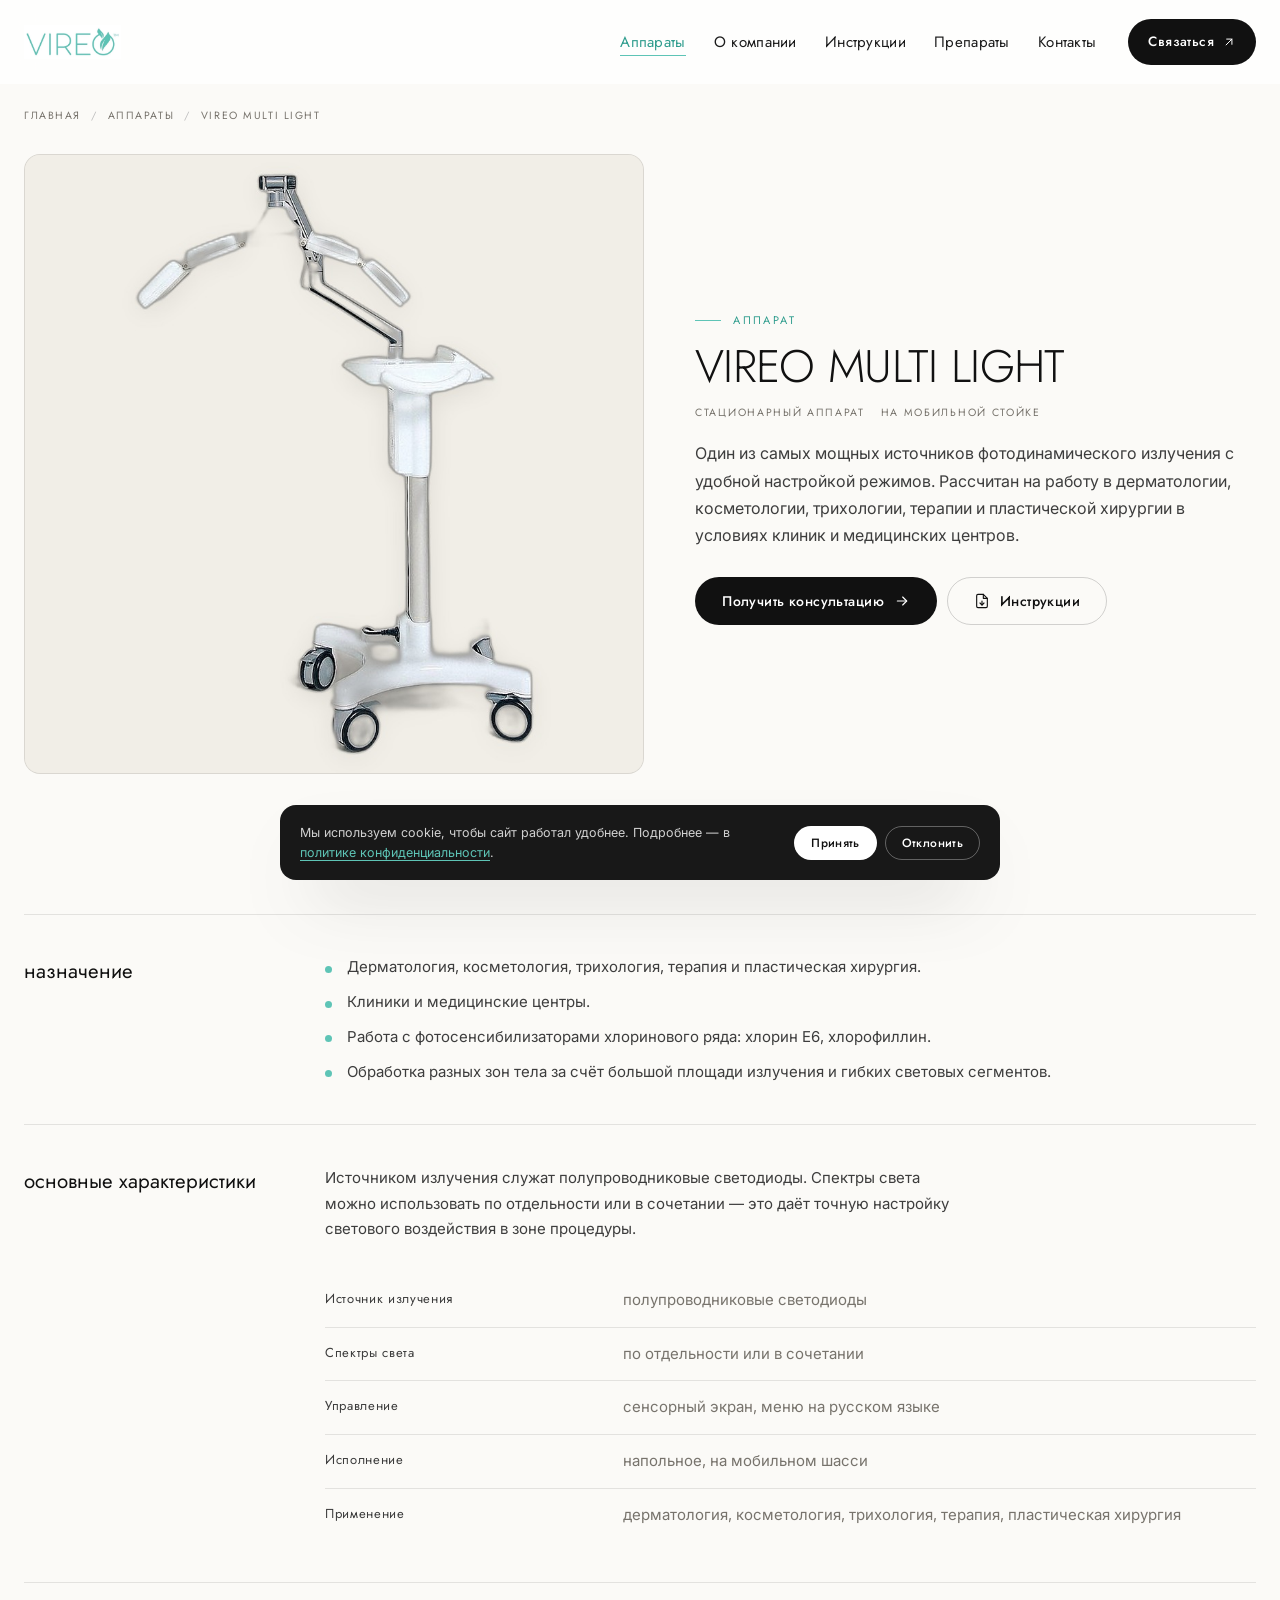
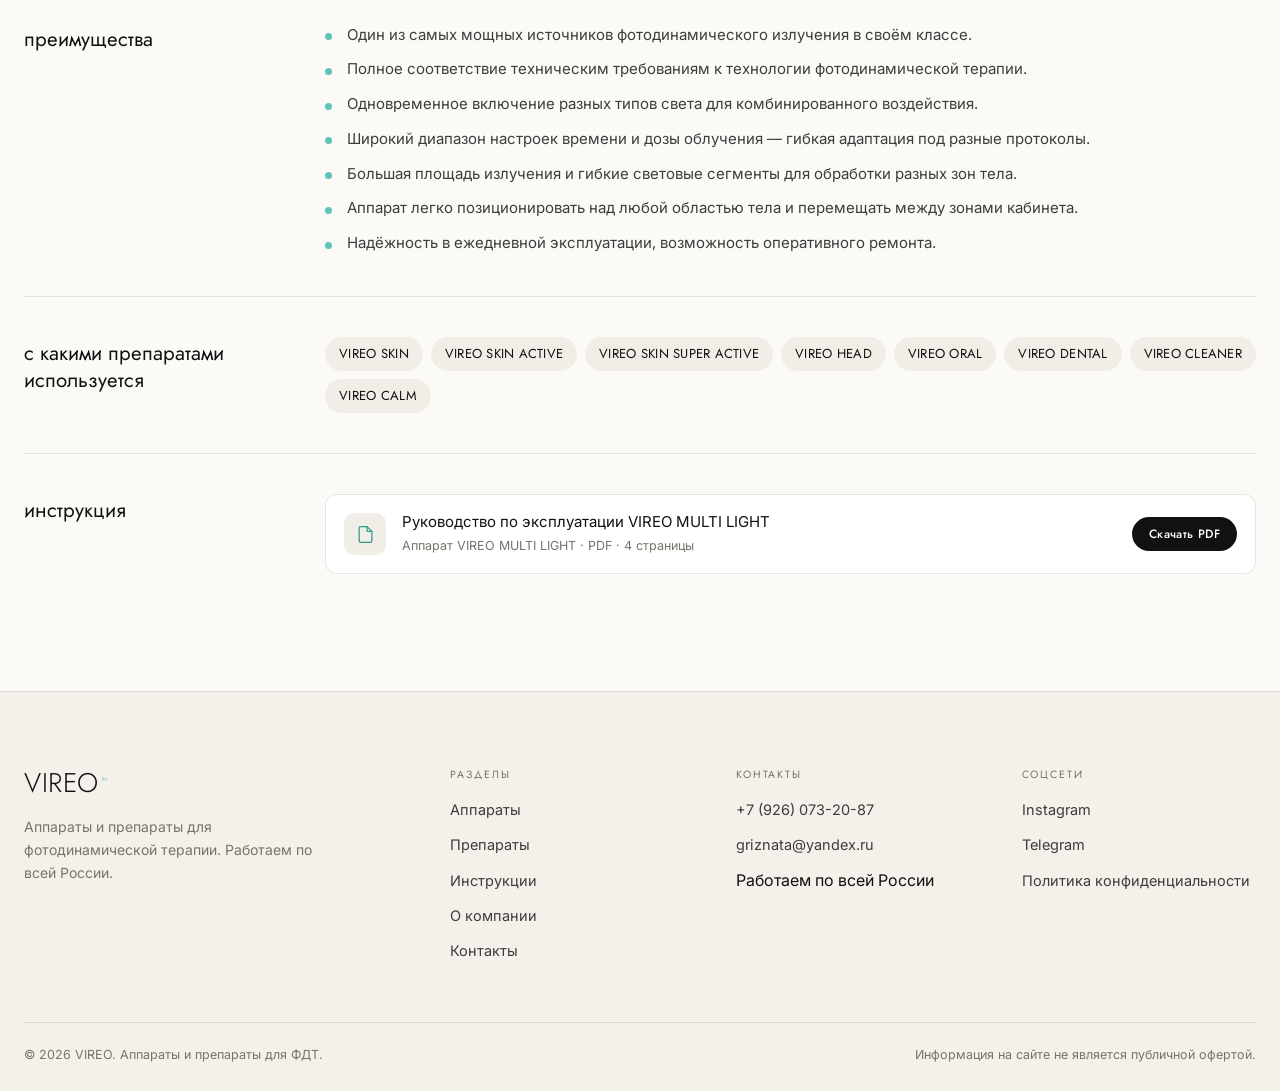
==== commit f9bc6d59: "Add PDF instructions for all apparatuses and preparations" ====
--- a/apparat.html
+++ b/apparat.html
@@ -142,9 +142,9 @@
             <span class="doc-icon"><svg viewBox="0 0 24 24" fill="none" stroke="currentColor" stroke-width="1.6" stroke-linecap="round" stroke-linejoin="round"><path d="M14 2H6a2 2 0 0 0-2 2v16a2 2 0 0 0 2 2h12a2 2 0 0 0 2-2V8Z"/><path d="M14 2v6h6"/></svg></span>
             <div class="doc-info">
               <div class="doc-name">Руководство по эксплуатации VIREO MULTI LIGHT</div>
-              <div class="doc-meta">Предоставляется по запросу</div>
+              <div class="doc-meta">Аппарат VIREO MULTI LIGHT · PDF · 4 страницы</div>
             </div>
-            <a class="btn btn--sm btn--dark" href="kontakty.html">Запросить</a>
+            <a class="btn btn--sm btn--dark" href="files/vireo-multi-light.pdf" download>Скачать PDF</a>
           </div>
         </div>
       </div>
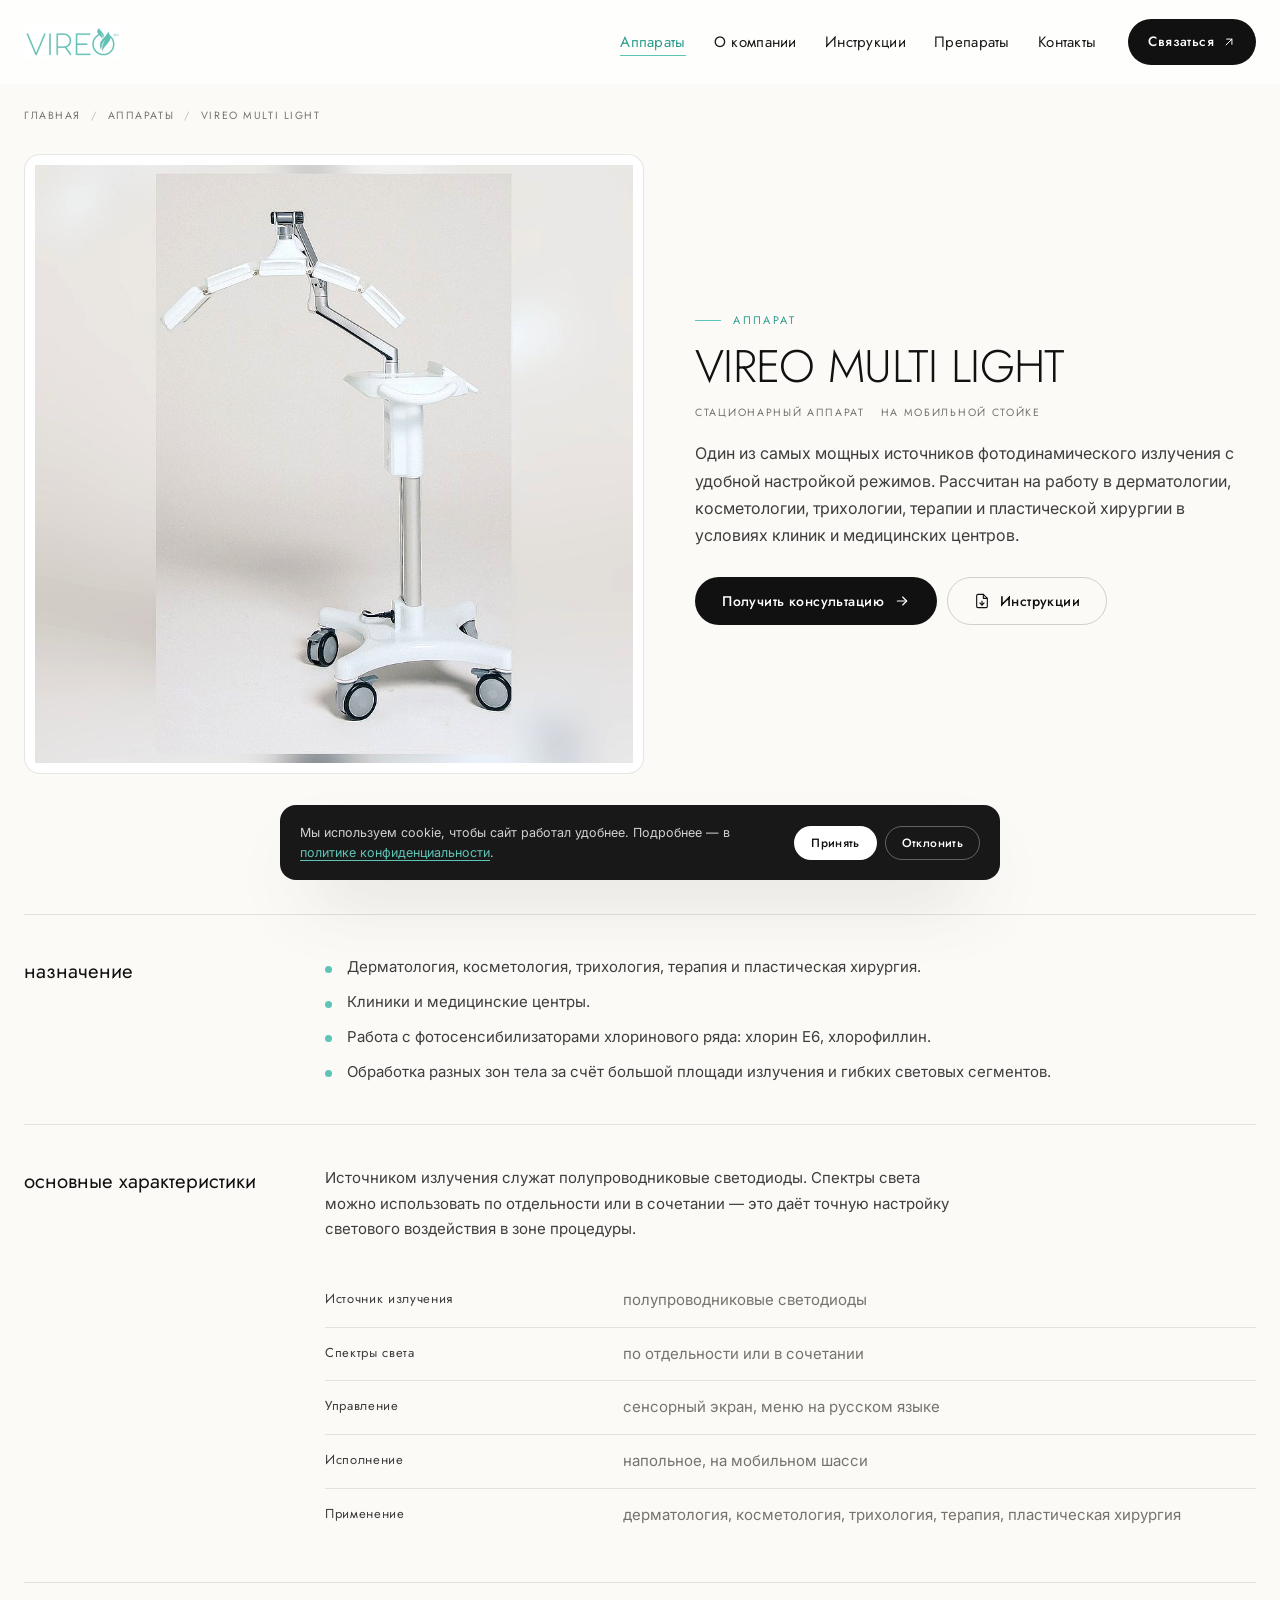
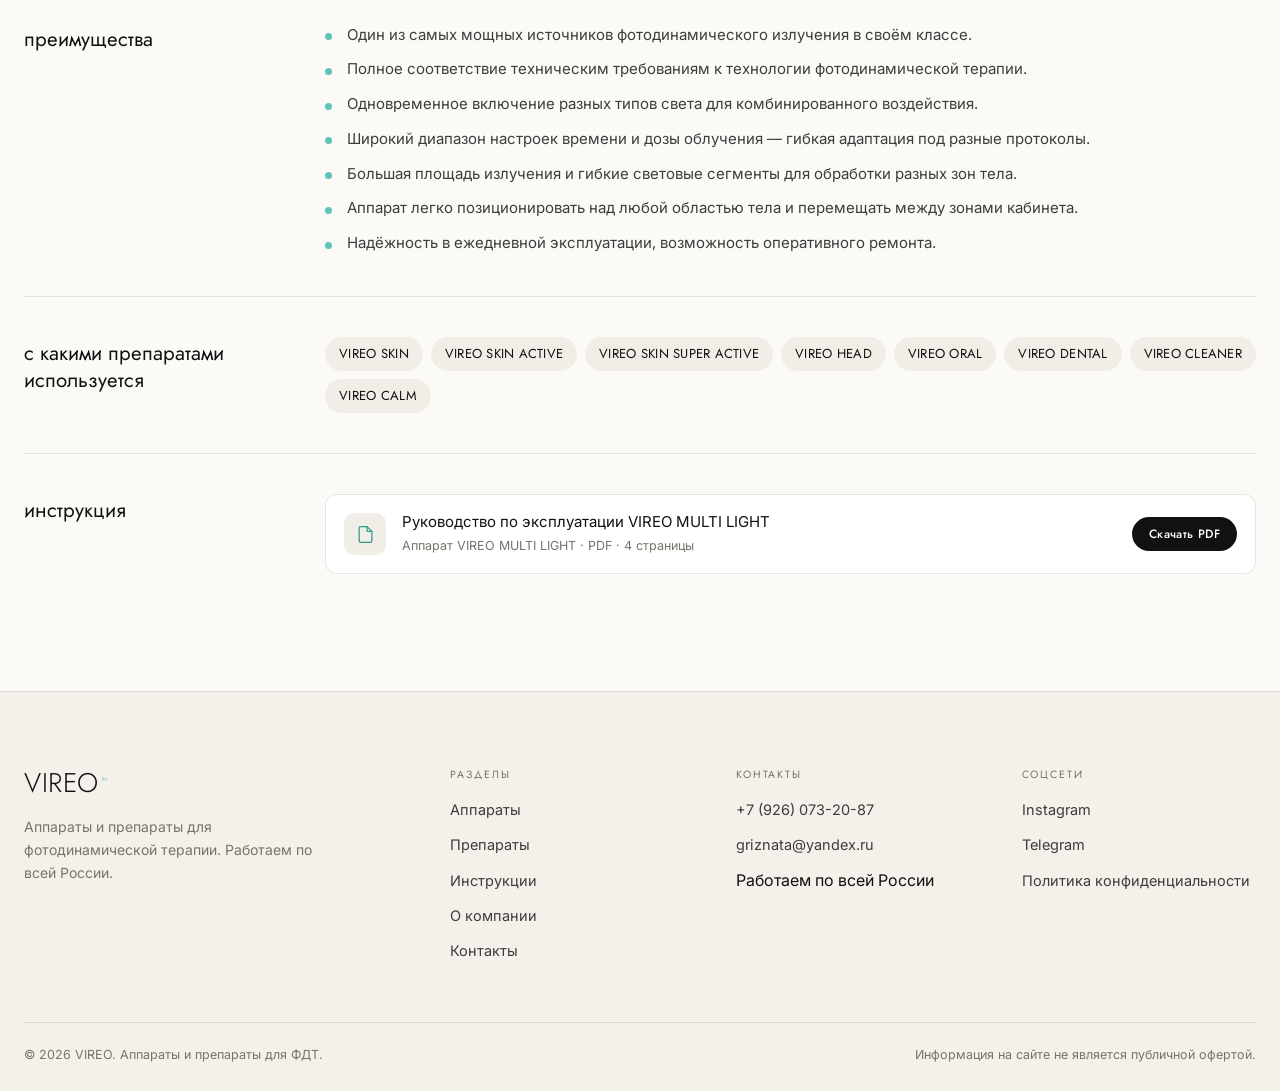
==== commit 377e721a: "Restore original catalog photo framing and bump asset cache version" ====
--- a/apparat.html
+++ b/apparat.html
@@ -8,7 +8,7 @@
   <link rel="preconnect" href="https://fonts.googleapis.com">
   <link rel="preconnect" href="https://fonts.gstatic.com" crossorigin>
   <link href="https://fonts.googleapis.com/css2?family=Inter:wght@300;400;500&family=Jost:wght@200;300;400;500&display=swap" rel="stylesheet">
-  <link rel="stylesheet" href="css/style.css?v=20261031b">
+  <link rel="stylesheet" href="css/style.css?v=20261101a">
   <noscript><style>.reveal{opacity:1;transform:none}</style></noscript>
   <link rel="icon" href="img/logo.jpg">
 </head>
@@ -24,7 +24,7 @@
 
   <header class="site-header" id="siteHeader">
     <div class="container header-inner">
-      <a class="brand" href="index.html" aria-label="VIREO — на главную"><img src="img/logo.jpg?v=20261031b" alt="VIREO"></a>
+      <a class="brand" href="index.html" aria-label="VIREO — на главную"><img src="img/logo.jpg?v=20261101a" alt="VIREO"></a>
       <nav class="main-nav" id="mainNav" aria-label="Основное меню">
         <a href="apparaty.html" class="is-active">Аппараты</a>
         <a href="o-kompanii.html">О компании</a>
@@ -52,7 +52,7 @@
       <div class="container detail-layout">
         <div class="reveal">
           <div class="gallery-main">
-            <img id="galleryMain" src="img/multi-light.jpg?v=20261031b" alt="Аппарат VIREO MULTI LIGHT на мобильной стойке" style="transition:opacity .2s ease">
+            <img id="galleryMain" src="img/multi-light.jpg?v=20261101a" alt="Аппарат VIREO MULTI LIGHT на мобильной стойке" style="transition:opacity .2s ease">
           </div>
         </div>
 
--- a/css/style.css
+++ b/css/style.css
@@ -281,13 +281,13 @@
 .tile-media{
   display:block;
   aspect-ratio:4/3;
-  background:var(--bg-2);
+  background:#fff;
   overflow:hidden;
 }
 .tile-media img{
   width:100%;height:100%;
   object-fit:contain;
-  padding:0;
+  padding:16px;
   transition:transform .8s var(--ease);
 }
 .tile-media--cover img{object-fit:cover;object-position:center top;padding:0}
@@ -523,14 +523,14 @@
 .product-media{
   position:relative;
   display:block;
-  aspect-ratio:1;
-  background:var(--bg-2);
+  aspect-ratio:4/3;
+  background:#fff;
   overflow:hidden;
 }
 .product-media img{
   width:100%;height:100%;
-  object-fit:cover;
-  padding:0;
+  object-fit:contain;
+  padding:clamp(16px,4%,40px);
   transition:transform .8s var(--ease);
 }
 .product-card:hover .product-media img{transform:scale(1.045)}
@@ -900,10 +900,10 @@
   aspect-ratio:1;
   border:1px solid var(--line);
   border-radius:var(--radius);
-  background:var(--bg-2);
+  background:#fff;
   overflow:hidden;
 }
-.gallery-main img{width:100%;height:100%;object-fit:cover;padding:0}
+.gallery-main img{width:100%;height:100%;object-fit:contain;padding:10px}
 .gallery-thumbs{
   display:grid;
   grid-template-columns:repeat(4,1fr);
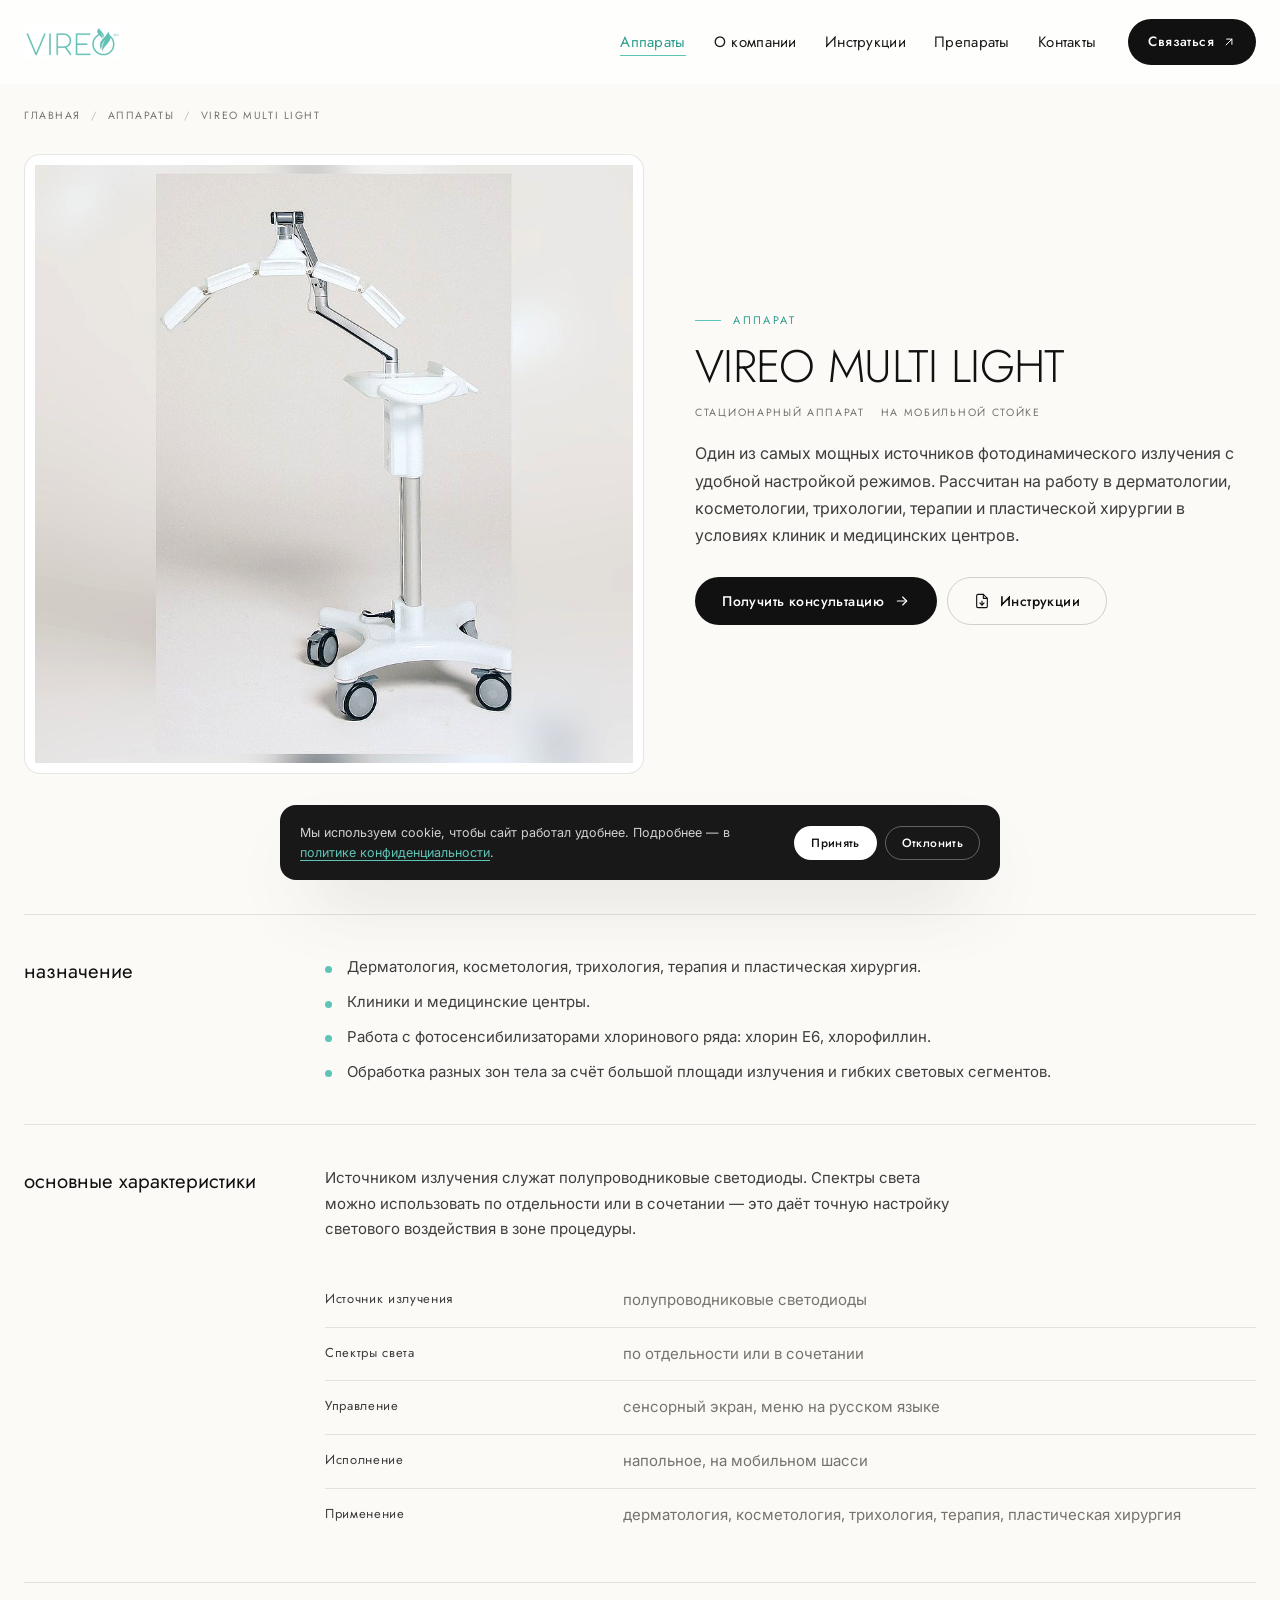
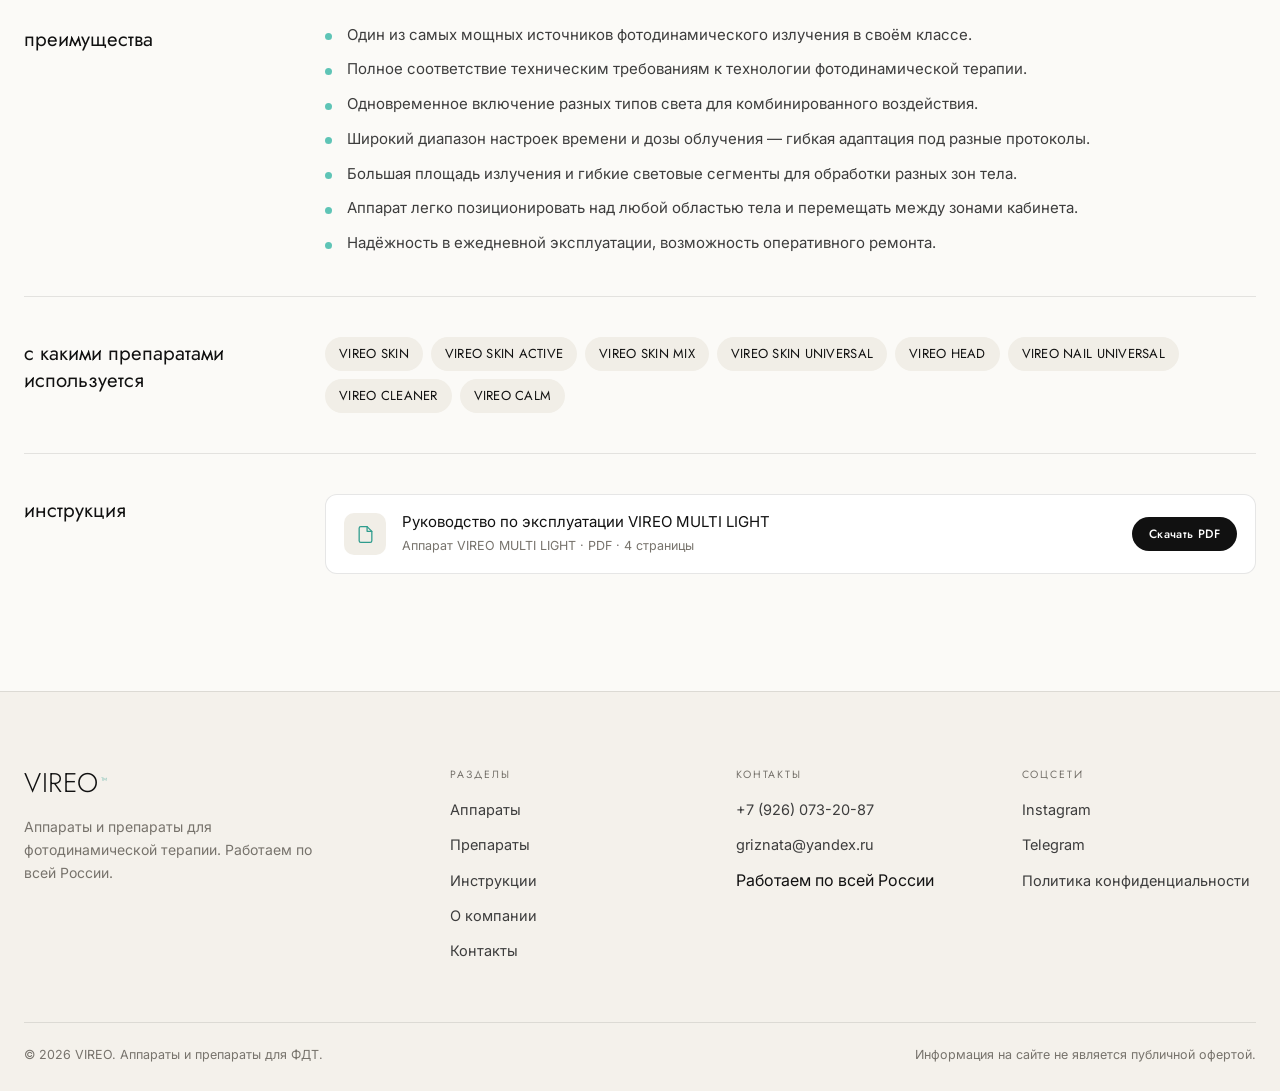
==== commit 4ab61eff: "Rebuild preparations catalog from the client's February 2026 product line" ====
--- a/apparat.html
+++ b/apparat.html
@@ -8,7 +8,7 @@
   <link rel="preconnect" href="https://fonts.googleapis.com">
   <link rel="preconnect" href="https://fonts.gstatic.com" crossorigin>
   <link href="https://fonts.googleapis.com/css2?family=Inter:wght@300;400;500&family=Jost:wght@200;300;400;500&display=swap" rel="stylesheet">
-  <link rel="stylesheet" href="css/style.css?v=20261101a">
+  <link rel="stylesheet" href="css/style.css?v=20261101b">
   <noscript><style>.reveal{opacity:1;transform:none}</style></noscript>
   <link rel="icon" href="img/logo.jpg">
 </head>
@@ -24,7 +24,7 @@
 
   <header class="site-header" id="siteHeader">
     <div class="container header-inner">
-      <a class="brand" href="index.html" aria-label="VIREO — на главную"><img src="img/logo.jpg?v=20261101a" alt="VIREO"></a>
+      <a class="brand" href="index.html" aria-label="VIREO — на главную"><img src="img/logo.jpg?v=20261101b" alt="VIREO"></a>
       <nav class="main-nav" id="mainNav" aria-label="Основное меню">
         <a href="apparaty.html" class="is-active">Аппараты</a>
         <a href="o-kompanii.html">О компании</a>
@@ -52,7 +52,7 @@
       <div class="container detail-layout">
         <div class="reveal">
           <div class="gallery-main">
-            <img id="galleryMain" src="img/multi-light.jpg?v=20261101a" alt="Аппарат VIREO MULTI LIGHT на мобильной стойке" style="transition:opacity .2s ease">
+            <img id="galleryMain" src="img/multi-light.jpg?v=20261101b" alt="Аппарат VIREO MULTI LIGHT на мобильной стойке" style="transition:opacity .2s ease">
           </div>
         </div>
 
@@ -127,10 +127,10 @@
           <div class="chips">
             <a class="chip-link" href="preparaty.html">VIREO SKIN</a>
             <a class="chip-link" href="preparaty.html">VIREO SKIN ACTIVE</a>
-            <a class="chip-link" href="preparaty.html">VIREO SKIN SUPER ACTIVE</a>
+            <a class="chip-link" href="preparaty.html">VIREO SKIN MIX</a>
+            <a class="chip-link" href="preparaty.html">VIREO SKIN UNIVERSAL</a>
             <a class="chip-link" href="preparaty.html">VIREO HEAD</a>
-            <a class="chip-link" href="preparaty.html">VIREO ORAL</a>
-            <a class="chip-link" href="preparaty.html">VIREO DENTAL</a>
+            <a class="chip-link" href="preparaty.html">VIREO NAIL UNIVERSAL</a>
             <a class="chip-link" href="preparaty.html">VIREO CLEANER</a>
             <a class="chip-link" href="preparaty.html">VIREO CALM</a>
           </div>
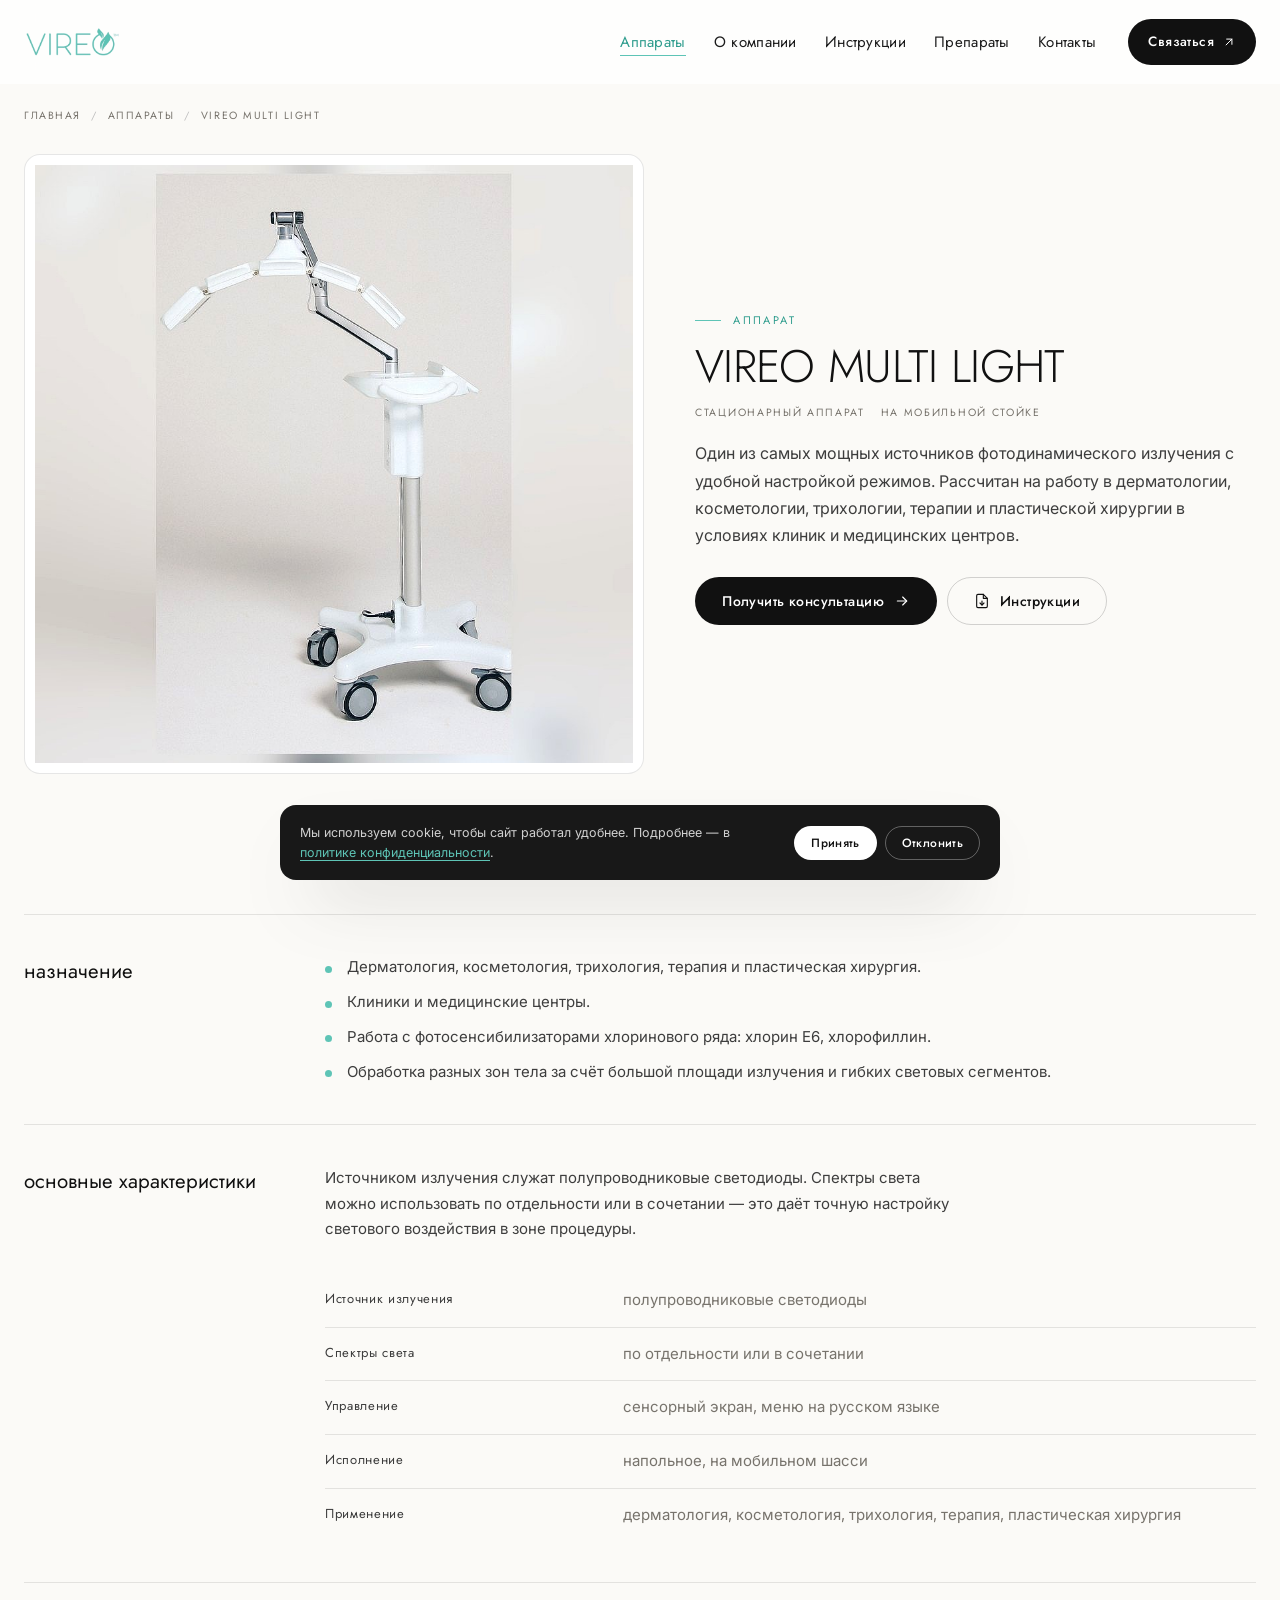
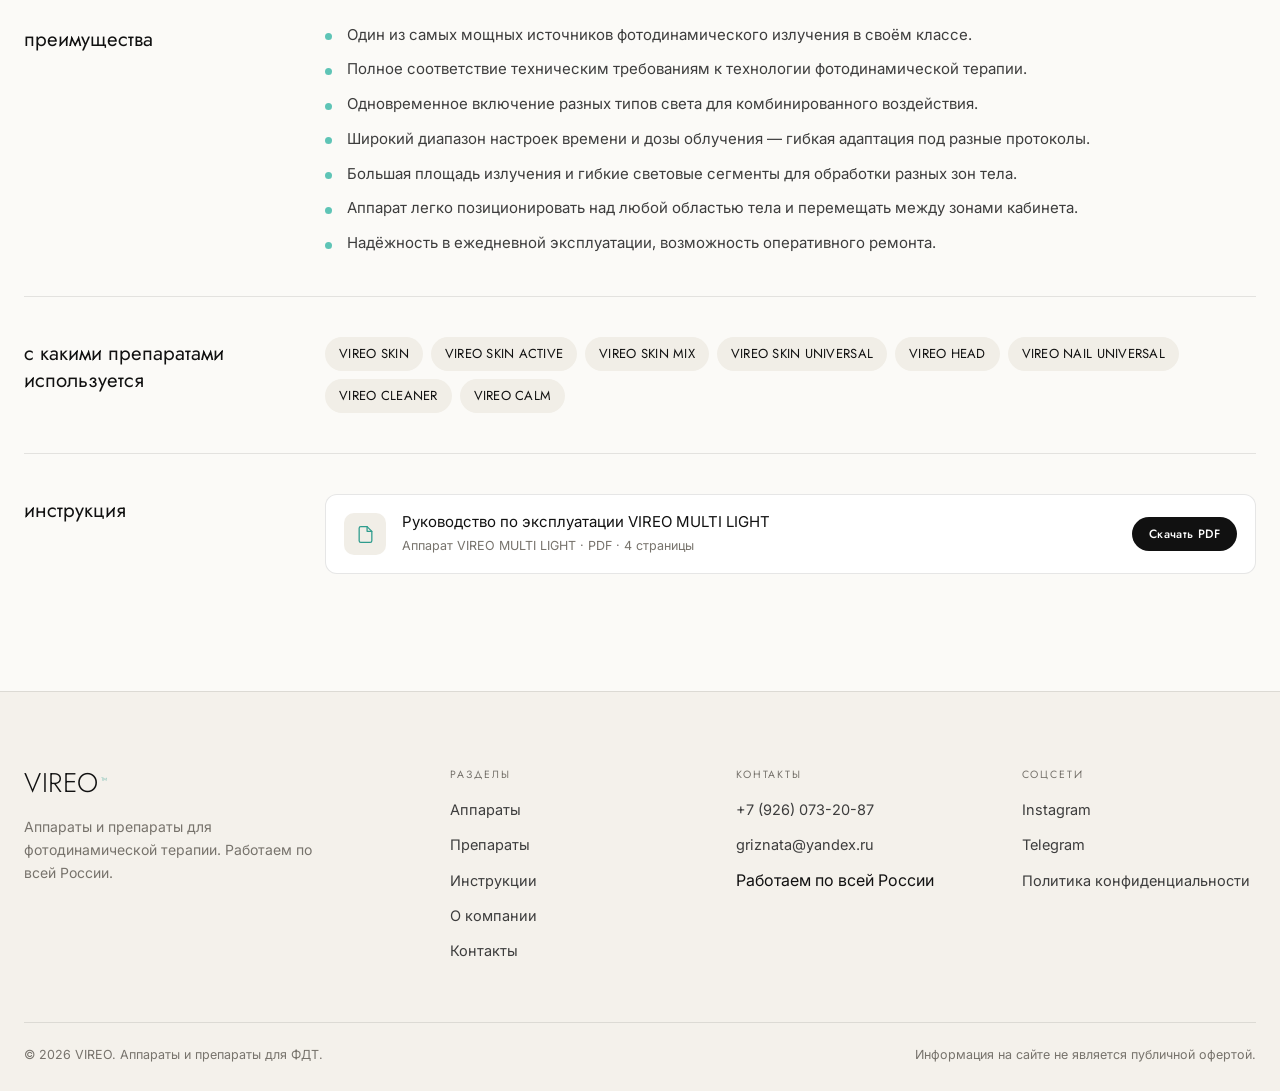
==== commit 75cf1808: "Add OG/canonical meta, transparent PNG logo, update sitemap and robots" ====
--- a/apparat.html
+++ b/apparat.html
@@ -10,7 +10,24 @@
   <link href="https://fonts.googleapis.com/css2?family=Inter:wght@300;400;500&family=Jost:wght@200;300;400;500&display=swap" rel="stylesheet">
   <link rel="stylesheet" href="css/style.css?v=20261101b">
   <noscript><style>.reveal{opacity:1;transform:none}</style></noscript>
-  <link rel="icon" href="img/logo.jpg">
+  <link rel="icon" href="img/logo.png">
+<!--og-meta-->
+  <link rel="canonical" href="https://njiijnokiokiio-debug.github.io/vireo/apparat.html">
+  <meta name="theme-color" content="#ffffff">
+  <meta property="og:type" content="website">
+  <meta property="og:site_name" content="VIREO">
+  <meta property="og:locale" content="ru_RU">
+  <meta property="og:title" content="VIREO MULTI LIGHT — аппарат для ФДТ">
+  <meta property="og:description" content="Флагман линейки VIREO MULTI LIGHT: стационарный аппарат фотодинамической терапии на мобильной стойке, принцип работы, преимущества и применение.">
+  <meta property="og:url" content="https://njiijnokiokiio-debug.github.io/vireo/apparat.html">
+  <meta property="og:image" content="https://njiijnokiokiio-debug.github.io/vireo/img/og-cover.jpg">
+  <meta property="og:image:width" content="1200">
+  <meta property="og:image:height" content="630">
+  <meta property="og:image:alt" content="VIREO — аппараты и препараты для фотодинамической терапии">
+  <meta name="twitter:card" content="summary_large_image">
+  <meta name="twitter:title" content="VIREO MULTI LIGHT — аппарат для ФДТ">
+  <meta name="twitter:description" content="Флагман линейки VIREO MULTI LIGHT: стационарный аппарат фотодинамической терапии на мобильной стойке, принцип работы, преимущества и применение.">
+  <meta name="twitter:image" content="https://njiijnokiokiio-debug.github.io/vireo/img/og-cover.jpg">
 </head>
 <body>
 
@@ -24,7 +41,7 @@
 
   <header class="site-header" id="siteHeader">
     <div class="container header-inner">
-      <a class="brand" href="index.html" aria-label="VIREO — на главную"><img src="img/logo.jpg?v=20261101b" alt="VIREO"></a>
+      <a class="brand" href="index.html" aria-label="VIREO — на главную"><img src="img/logo.png?v=20261102a" alt="VIREO"></a>
       <nav class="main-nav" id="mainNav" aria-label="Основное меню">
         <a href="apparaty.html" class="is-active">Аппараты</a>
         <a href="o-kompanii.html">О компании</a>
@@ -190,6 +207,6 @@
     </div>
   </footer>
 
-  <script src="js/main.js"></script>
+  <script src="js/main.js?v=20261101c"></script>
 </body>
 </html>
